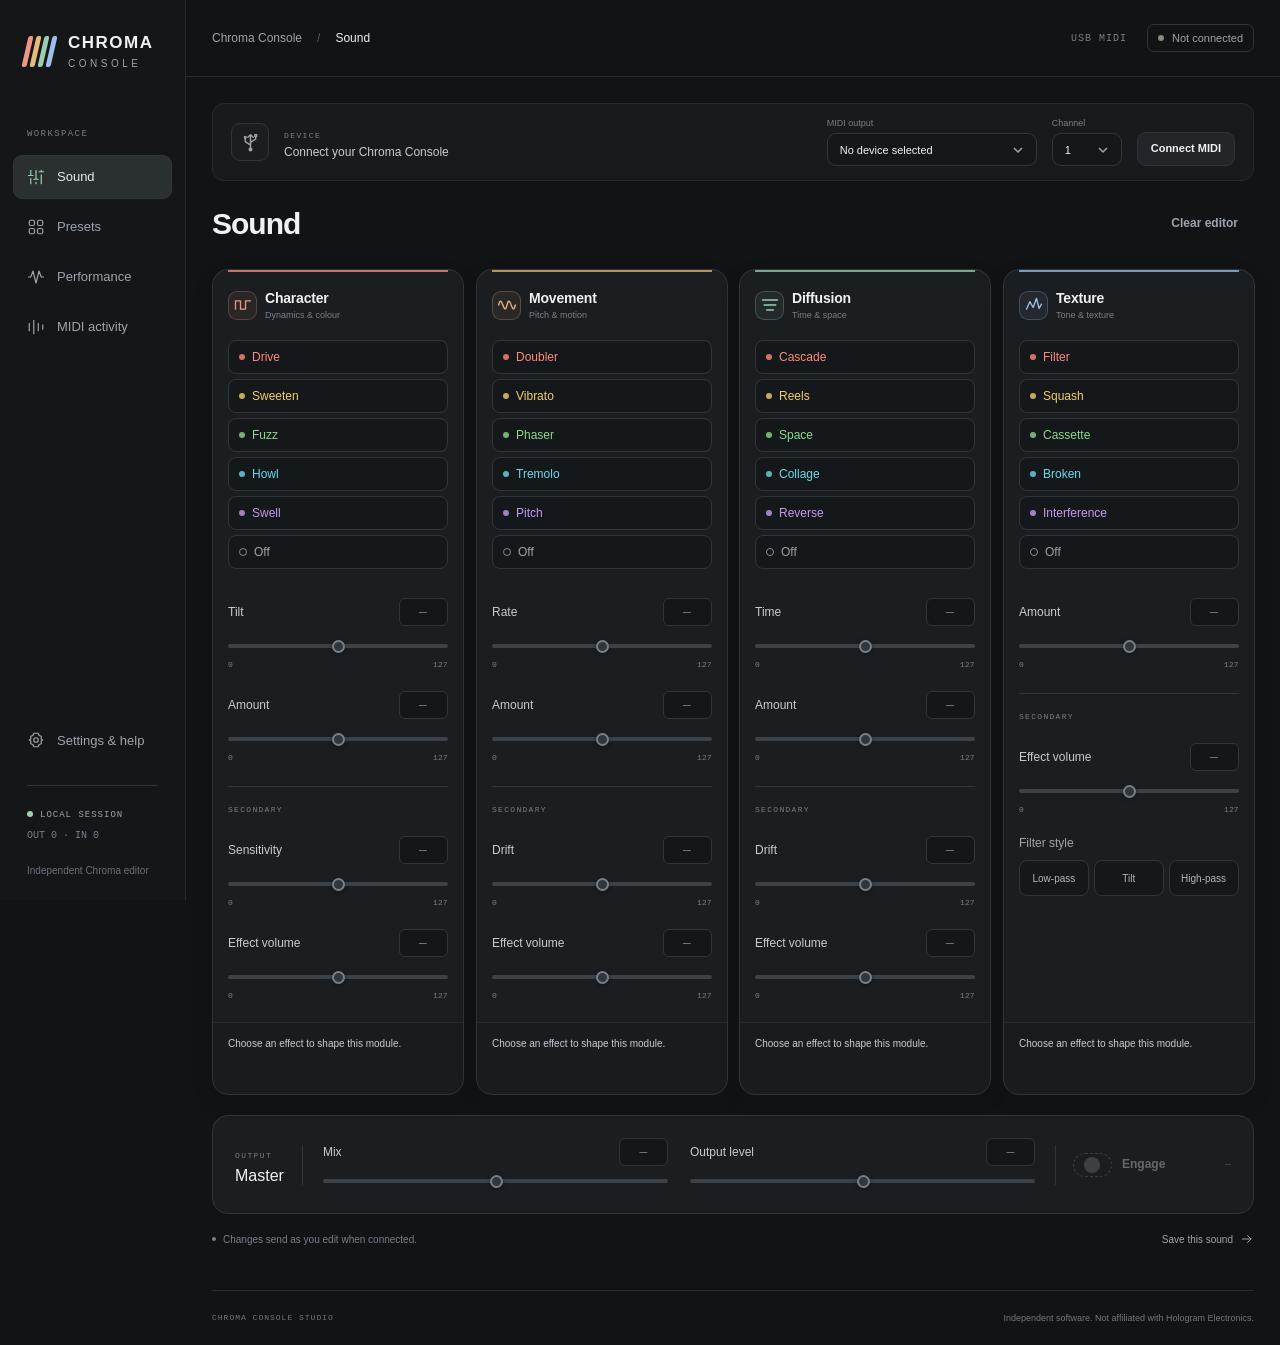
==== index.html @ 47647af2 "Add Chroma Console Studio source and release documentation" ====
<!doctype html>
<html lang="en">
<head>
  <meta charset="utf-8"><meta name="viewport" content="width=device-width, initial-scale=1">
  <meta name="theme-color" content="#111315"><title>Chroma Console · Studio</title>
  <link rel="icon" href="data:image/svg+xml,%3Csvg xmlns='http://www.w3.org/2000/svg' viewBox='0 0 64 64'%3E%3Crect width='64' height='64' rx='16' fill='%23111315'/%3E%3Cpath d='M12 19v26' stroke='%23ed8b78' stroke-width='7'/%3E%3Cpath d='M25 19v26' stroke='%23e4bb72' stroke-width='7'/%3E%3Cpath d='M38 19v26' stroke='%238ec7aa' stroke-width='7'/%3E%3Cpath d='M51 19v26' stroke='%2399b9e4' stroke-width='7'/%3E%3C/svg%3E">
  <link rel="stylesheet" href="style.css"><script type="module" src="app.mjs"></script>
</head>
<body>
<svg class="svg-defs" aria-hidden="true" xmlns="http://www.w3.org/2000/svg"><defs>
  <symbol id="icon-sliders" viewBox="0 0 24 24"><path d="M5 3v7m0 4v7M12 3v12m0 4v2M19 3v2m0 4v12M2 10h6m1 5h6m1-10h6"/></symbol>
  <symbol id="icon-grid" viewBox="0 0 24 24"><rect x="3" y="3" width="7" height="7" rx="2"/><rect x="14" y="3" width="7" height="7" rx="2"/><rect x="3" y="14" width="7" height="7" rx="2"/><rect x="14" y="14" width="7" height="7" rx="2"/></symbol>
  <symbol id="icon-wave" viewBox="0 0 24 24"><path d="M2 12h3l3-8 4 16 4-16 3 8h3"/></symbol>
  <symbol id="icon-activity" viewBox="0 0 24 24"><path d="M3 17V7m6 14V3m6 14V7m6 8V9"/></symbol>
  <symbol id="icon-settings" viewBox="0 0 24 24"><path d="m9 3-1 3-3 1v4l-2 1 2 1v4l3 1 1 3h6l1-3 3-1v-4l2-1-2-1V7l-3-1-1-3Z"/><circle cx="12" cy="12" r="3"/></symbol>
  <symbol id="icon-arrow" viewBox="0 0 24 24"><path d="M4 12h15m-6-6 6 6-6 6"/></symbol>
  <symbol id="icon-usb" viewBox="0 0 24 24"><path d="M12 20V3m-3 3 3-3 3 3M12 15l-6-4V7m6 5 6-4V5"/><circle cx="12" cy="20" r="1.5"/><circle cx="6" cy="6" r="1"/><path d="M17 3h2v2h-2z"/></symbol>
  <symbol id="icon-clock" viewBox="0 0 24 24"><circle cx="12" cy="12" r="9"/><path d="M12 6v6l4 2"/></symbol>
  <symbol id="icon-plus" viewBox="0 0 24 24"><path d="M12 5v14M5 12h14"/></symbol>
</defs></svg>
<a class="skip-link" href="#main">Skip to controls</a>
<div class="app-shell">
  <aside class="sidebar">
    <a class="brand" href="#editor" aria-label="Chroma Console home"><span class="brandmark" aria-hidden="true"><i></i><i></i><i></i><i></i></span><span>CHROMA<small>CONSOLE</small></span></a>
    <div class="sidebar-section-label">WORKSPACE</div>
    <nav class="workspace-nav" aria-label="Editor sections">
      <a class="active" href="#editor" aria-label="Sound" aria-current="page"><svg aria-hidden="true"><use href="#icon-sliders"/></svg><span>Sound</span></a>
      <a href="#presets" aria-label="Presets"><svg aria-hidden="true"><use href="#icon-grid"/></svg><span>Presets</span></a>
      <a href="#performance" aria-label="Performance"><svg aria-hidden="true"><use href="#icon-wave"/></svg><span>Performance</span></a>
      <a href="#activity" aria-label="MIDI activity"><svg aria-hidden="true"><use href="#icon-activity"/></svg><span>MIDI activity</span></a>
    </nav>
    <div class="sidebar-bottom"><a class="settings-link" href="#guide" aria-label="Settings & help"><svg aria-hidden="true"><use href="#icon-settings"/></svg><span>Settings & help</span></a><div class="session-label"><span class="dot"></span>LOCAL SESSION<small id="send-count">OUT 0 · IN 0</small></div><span class="independent">Independent Chroma editor</span></div>
  </aside>
  <div class="app-body">
    <header class="topbar"><div class="breadcrumb">Chroma Console <span>/</span> <strong id="page-label">Sound</strong></div><div class="topbar-right"><span class="hero-note">USB MIDI</span><span class="connection-pill" id="connection-pill"><span id="status-dot" class="dot"></span><span id="status">Not connected</span></span></div></header>
    <div class="workspace">
      <section class="connection" aria-label="MIDI connection">
        <div class="device-icon"><svg aria-hidden="true"><use href="#icon-usb"/></svg></div>
        <div class="device-info"><span class="micro-label">DEVICE</span><strong id="connection-note">Connect your Chroma Console</strong></div>
        <label class="port-label"><span>MIDI output</span><select id="ports" aria-label="MIDI output"><option value="">No device selected</option></select></label>
        <label class="channel-label"><span>Channel</span><select id="channel" aria-label="MIDI channel"></select></label>
        <button id="connect" class="secondary-button">Connect MIDI</button>
      </section>
      <div id="notice" class="notice" role="status" aria-live="polite" hidden></div>
      <main id="main" tabindex="-1">
        <section id="editor" class="page-panel">
          <div class="section-heading"><div><h1>Sound</h1></div><div class="heading-actions"><button id="apply" class="primary-button" data-live hidden><span id="apply-label">Apply unsent edits</span> <svg aria-hidden="true"><use href="#icon-arrow"/></svg></button><button id="blank" class="quiet-button">Clear editor</button></div></div>
          <div id="modules" class="modules"></div>
          <section class="master-strip" aria-label="Master controls"><div class="master-label"><span class="micro-label">OUTPUT</span><h2>Master</h2></div><div id="master-controls" class="master-controls"></div><div class="bypass-controls"><button id="engage" class="engage-toggle" data-live aria-label="Engage pedal" aria-pressed="mixed" data-state="unknown"><span class="toggle-track" aria-hidden="true"><span></span></span><span>Engage</span><strong id="engage-label">—</strong></button></div></section>
          <div class="canvas-footer"><span><span class="tiny-dot"></span>Changes send as you edit when connected.</span><a href="#presets">Save this sound <svg aria-hidden="true"><use href="#icon-arrow"/></svg></a></div>
        </section>
        <section id="presets" class="page-panel" hidden>
          <div class="section-heading"><div><h1>PRESETS</h1><p>Pedal memories and your local library.</p></div><span class="subtle-badge">80 pedal slots</span></div>
          <div class="preset-columns">
            <article class="surface"><div class="card-heading"><div class="heading-with-icon"><svg aria-hidden="true"><use href="#icon-grid"/></svg><h2>Pedal presets</h2></div><span class="tag">ON DEVICE</span></div><p class="card-description">Select a slot to recall its sound.</p><div id="banks" class="banks" role="group" aria-label="Preset bank"></div><div id="slots" class="slots"></div><div class="slot-footer"><span id="selected-slot">No slot recalled</span><div><button id="previous" data-live aria-label="Recall previous preset">←</button><button id="next" data-live aria-label="Recall next preset">→</button></div></div><details class="inline-details"><summary>Save into a pedal slot</summary><p>After sending your edits, briefly press the pedal’s <b>Movement + Diffusion</b> buttons to copy the sound. Select a destination with the Amount knobs or footswitches, then press both module buttons again to save. This overwrites the slot. Hold Bypass to cancel.</p><p>Remote slot saving and preset downloads are not supported by the published MIDI interface.</p></details></article>
            <article class="surface library"><div class="card-heading"><h2>Local library</h2><span id="library-total" class="tag">0 SOUNDS</span></div><p class="card-description">Saved on this Mac. Load a sound to review and apply it.</p><input id="library-search" type="search" aria-label="Search local presets" placeholder="Search sounds…"><div id="library-list"></div><button id="undo-remove" class="quiet-button" hidden>Undo removal</button><details class="save-panel" open><summary>Save current sound</summary><label for="preset-name">Name</label><input id="preset-name" maxlength="80" placeholder="Untitled sound"><label for="preset-notes">Notes <span class="muted">optional</span></label><textarea id="preset-notes" rows="2" maxlength="2000" placeholder="Routing, instrument, inspiration…"></textarea><button id="save" class="primary-button wide"><svg aria-hidden="true"><use href="#icon-plus"/></svg>Save preset</button></details><div class="library-tools"><button id="export" class="quiet-button">Export library ↓</button><label class="button quiet-button" for="import">Import library ↑</label><input id="import" type="file" accept="application/json,.json" hidden></div><small>Local presets contain your editor settings. Export to keep a backup.</small></article>
          </div>
        </section>
        <section id="performance" class="page-panel" hidden>
          <div class="section-heading"><div><h1>Performance</h1><p>Tempo, loops and motion.</p></div></div>
          <div class="performance-grid">
            <article class="surface tempo-card"><div class="performance-icon"><svg aria-hidden="true"><use href="#icon-clock"/></svg></div><h2>Tap tempo</h2><p>Tap at least twice to set the tempo.</p><button id="tap" class="tap" data-live><span class="tap-ring" aria-hidden="true"></span><span>TAP</span></button><div id="tap-readout" class="tempo-readout" aria-live="polite"></div><p class="fine">Tap sets tempo. Use your DAW for continuous MIDI clock.</p></article>
            <article class="surface"><div class="performance-icon"><svg aria-hidden="true"><use href="#icon-wave"/></svg></div><h2>Capture</h2><p>Loop a phrase or sustain a moment.</p><div class="transport-controls"><button data-action="82:127" data-live><span class="record-symbol" aria-hidden="true"></span>Record</button><button data-action="82:64" data-live><span aria-hidden="true">▷</span>Play</button><button data-action="82:0" data-live><span aria-hidden="true">□</span>Clear</button></div><label class="field-label">Capture position<select id="capture-route" data-cc="83"><option value="">Select position…</option><option value="0">After effects</option><option value="127">Before effects</option></select></label><small>Clear stops playback and discards the captured audio.</small></article>
            <article class="surface"><div class="performance-icon"><svg aria-hidden="true"><use href="#icon-activity"/></svg></div><h2>Gesture</h2><p>Record movement in your sound.</p><div class="transport-controls"><button data-action="80:127" data-live><span class="record-symbol" aria-hidden="true"></span>Record</button><button data-action="80:0" data-live><span aria-hidden="true">▷</span>Play</button><button data-action="81:0" data-live><span aria-hidden="true">□</span>Erase</button></div><div class="gesture-visual" aria-hidden="true"><svg viewBox="0 0 280 80"><path d="M0 50C30 50 20 18 48 18S70 64 92 64s20-35 44-35 23 23 46 23 24-38 47-38 20 28 51 28"/></svg></div><small>Erase stops and deletes recorded gestures. Recordings stay on the pedal and are not included in local presets.</small></article>
          </div>
          <details class="advanced surface"><summary>Advanced controls <span>Dual bypass, calibration & module bypass</span></summary><div class="advanced-grid"><div><h2>Dual bypass</h2><p>Uses the module group configured on the pedal.</p><div class="button-group wrap"><button data-action="92:0" data-live>Total bypass</button><button data-action="92:48" data-live>Dual bypass</button><button data-action="92:127" data-live>Total engage</button></div></div><div><h2>Input calibration</h2><p>Global headroom setting, remembered by the pedal.</p><label>Headroom<select id="calibration" data-live><option value="">Choose a level…</option><option value="0">Low</option><option value="48">Medium</option><option value="80">High</option><option value="127">Very high</option></select></label><div class="button-group"><button data-action="95:127" data-live>Enter calibration</button><button data-action="95:0" data-live>Exit</button></div></div><div><h2>Module bypass</h2><p>Dedicated bypass requires existing firmware v1.04 or later.</p><label class="check"><input type="checkbox" id="modern-bypass"> Show module bypass controls</label><small>Selecting Off in any effect list works without this option. No firmware checks or updates are performed.</small></div></div></details>
        </section>
        <section id="activity" class="page-panel" hidden>
          <div class="section-heading"><div><h1>MIDI activity</h1><p>Control changes, clearly separated from background clock.</p></div><button id="clear-log" class="quiet-button">Clear log</button></div>
          <div class="activity-stats"><div class="stat-card"><span>Controls sent</span><strong id="sent-total">0</strong><small>Editor → pedal</small></div><div class="stat-card"><span>Controls received</span><strong id="received-total">0</strong><small>Pedal → editor</small></div><div class="stat-card clock-card"><span>Background clock</span><strong id="clock-state">Not detected</strong><small>Excluded from control activity</small></div></div>
          <div class="surface activity-surface"><div class="activity-toolbar"><div class="segmented" role="group" aria-label="Log direction"><button class="selected" data-log-filter="all" aria-pressed="true">All</button><button data-log-filter="out" aria-pressed="false">Sent</button><button data-log-filter="in" aria-pressed="false">Received</button></div><span id="monitor-count">0 control messages</span></div><div class="log-head" aria-hidden="true"><span>TIME</span><span>DIRECTION</span><span>CONTROL</span><span>VALUE</span><span>CHANNEL</span></div><div id="log" aria-label="MIDI control history"><div class="log-empty">No control activity yet.</div></div></div>
          <div class="clock-explanation"><svg aria-hidden="true"><use href="#icon-clock"/></svg><p>Chroma Console sends MIDI clock even when you’re not playing. These timing messages don’t change your sound. The editor listens to them; it does not send a clock stream.</p></div>
          <details id="clock-details" class="surface diagnostics"><summary>Connection diagnostics</summary><div class="diagnostic-row"><span>MIDI input</span><strong id="input-status">Not connected</strong></div><div class="diagnostic-row"><span>Background clock messages received</span><strong id="clock-count">0</strong></div><div class="diagnostic-row"><span>Other / ignored messages</span><strong id="ignored-count">0</strong></div><div class="diagnostic-row"><span>System Exclusive</span><strong>Disabled</strong></div><a href="tests/" target="_blank" rel="noreferrer">Open protocol tests ↗</a></details>
        </section>
        <section id="guide" class="page-panel" hidden>
          <div class="section-heading"><div><h1>Settings & help</h1><p>Your connection, controls and saved sounds.</p></div></div>
          <div class="help-grid"><article class="surface"><h2>Connect your pedal</h2><ol><li>Power Chroma Console normally and connect its USB cable to your Mac.</li><li>Use Chrome or Edge. Select <b>Connect MIDI</b> and allow MIDI access.</li><li>Match the MIDI channel to the pedal. The default is channel 1. Live control starts automatically.</li></ol><p>If it doesn’t respond, check the channel and exit any pedal menus. USB carries MIDI control; sound stays on the pedal’s audio connections.</p><a class="inline-link" href="https://www.hologramelectronics.com/pages/chroma-console-manual" target="_blank" rel="noreferrer">Official Chroma Console manual ↗</a></article><article class="surface"><h2>Editor & pedal state</h2><p>The editor follows supported MIDI messages it receives. Our test confirmed that the pedal’s physical knob movements do not send parameter feedback, so those changes cannot be mirrored here.</p><p>Blank values have not been set or reported. The Engage toggle shows the last commanded or reported state. Preset recall clears values because the pedal does not provide a documented preset readback.</p><p>Moving a control sends that change. Loading a local preset prepares it in the editor; <b>Apply loaded preset</b> applies its saved settings. The Apply button appears only when there are unsent settings; live edits need no extra step.</p></article><article class="surface"><h2>About local presets</h2><p>A local preset contains parameter overrides, optionally based on one of your 80 pedal slots. It is not a complete backup of the pedal.</p><p>Bypass, tempo, calibration, captured audio and Gesture data are excluded. Select Off in an effect list to save a module as off. Configure module order, expression mapping and dual-bypass assignment on the pedal.</p><p>Presets are stored in this browser. Export your library to keep a backup.</p></article><article class="surface"><h2>Device access</h2><p>The editor sends only documented control-change and preset-selection messages. SysEx is disabled. No bootloader, reset, updater or firmware controls are included.</p><p>The app uses no accounts, analytics or cloud storage.</p><p>In the pedal’s default interface mode, USB MIDI is forwarded to DIN MIDI OUT. Connected devices can respond on the same channel.</p><span class="subtle-badge">Local · USB MIDI · No firmware access</span></article></div>
        </section>
        <details id="simulator-input" class="surface simulator-panel" hidden><summary>Simulator · no hardware access</summary><div class="simulator-fields"><label>Message<select id="sim-type"><option value="cc">Control change</option><option value="program">Preset change</option><option value="clock">Clock</option></select></label><label>Channel<input id="sim-channel" type="number" min="1" max="16" value="1"></label><label>CC or preset<input id="sim-number" type="number" min="0" max="127" value="64"></label><label>Value<input id="sim-value" type="number" min="0" max="127" value="96"></label><button id="sim-receive">Receive message</button><button id="sim-clock-burst">Receive 240 clock ticks</button><button id="sim-disconnect">Disconnect</button><button id="sim-reconnect">Reconnect</button></div></details>
      </main>
      <footer><span>CHROMA CONSOLE STUDIO</span><span>Independent software. Not affiliated with Hologram Electronics.</span></footer>
    </div>
  </div>
</div>
<div id="toast" role="status" aria-live="polite"></div>
</body></html>
---- style.css ----
:root{color-scheme:dark;--bg:#111315;--sidebar:#141618;--surface:#1b1e21;--surface-raised:#22262a;--surface-hover:#2a2e33;--input:#15181b;--ink:#f0f1f2;--muted:#9da4ac;--faint:#777f88;--line:#30353a;--line-soft:#262b30;--red:#ec9785;--yellow:#e1bc7d;--green:#9bceb0;--blue:#9ebfe8;--accent:#c6e0ce;--radius:16px;--mono:ui-monospace,SFMono-Regular,Menlo,Consolas,monospace;font-family:Inter,-apple-system,BlinkMacSystemFont,"Segoe UI",sans-serif;font-size:14px;color:var(--ink);background:var(--bg);font-synthesis:none;-webkit-font-smoothing:antialiased}
*{box-sizing:border-box}body{margin:0}button,input,select,textarea{font:inherit}a{color:inherit;text-decoration:none}a:hover{color:white}button,.button{appearance:none;display:inline-flex;align-items:center;justify-content:center;gap:8px;min-height:40px;padding:10px 15px;font-size:12px;font-weight:550;line-height:1.25;color:var(--ink);border:1px solid var(--line);border-radius:9px;background:var(--surface-raised);cursor:pointer;transition:background .15s,border-color .15s,box-shadow .15s}button:hover,.button:hover{background:var(--surface-hover);border-color:#555d65}button:active,.button:active{transform:translateY(1px)}button:disabled{opacity:.35;cursor:not-allowed;transform:none}button:disabled:hover{background:var(--surface-raised);border-color:var(--line)}button svg,.button svg{width:17px;height:17px}button:focus-visible,a:focus-visible,input:focus-visible,select:focus-visible,textarea:focus-visible,summary:focus-visible{outline:2px solid var(--blue);outline-offset:4px}svg{fill:none;stroke:currentColor;stroke-width:1.6;stroke-linecap:round;stroke-linejoin:round;flex-shrink:0}.svg-defs{position:absolute;width:0;height:0;overflow:hidden}.skip-link{position:fixed;top:-60px;left:16px;background:var(--ink);color:var(--bg);padding:12px;z-index:99}.skip-link:focus{top:16px}[hidden]{display:none!important}input,select,textarea{color:var(--ink);background:var(--input);border:1px solid var(--line);border-radius:9px;padding:11px 12px;max-width:100%;font-size:13px}input::placeholder,textarea::placeholder{color:var(--faint);opacity:1}select{width:100%;appearance:none;padding-right:34px;background-image:url("data:image/svg+xml,%3Csvg xmlns='http://www.w3.org/2000/svg' width='16' height='16' fill='none' stroke='%239da4ac' stroke-width='1.5'%3E%3Cpath d='m4 6 4 4 4-4'/%3E%3C/svg%3E");background-position:right 10px center;background-repeat:no-repeat}label{display:block;font-size:12px;color:var(--muted)}textarea{resize:vertical}input[type=checkbox]{accent-color:var(--green)}.primary-button{background:var(--accent);color:#15271a;border-color:var(--accent);font-weight:650;box-shadow:0 2px 8px #0002}.primary-button:hover{background:#d9eddd;border-color:#d9eddd}.primary-button:disabled,.primary-button:disabled:hover{background:var(--accent);border-color:var(--accent);color:#15271a}.secondary-button{background:var(--surface-raised)}.quiet-button{background:transparent;border-color:transparent;color:var(--muted)}.quiet-button:hover{background:var(--surface-raised);border-color:transparent;color:var(--ink)}.wide{width:100%}.muted{color:var(--faint)}.dot{display:inline-block;width:6px;height:6px;flex-shrink:0;border-radius:50%;background:var(--faint)}.micro-label,.sidebar-section-label{font:10px/1.5 var(--mono);letter-spacing:1.4px;color:var(--faint)}.app-shell{min-height:100vh;display:grid;grid-template-columns:216px minmax(0,1fr)}.sidebar{position:sticky;top:0;height:100vh;padding:33px 18px 24px;display:flex;flex-direction:column;background:var(--sidebar);border-right:1px solid var(--line-soft);z-index:20}.brand{display:flex;align-items:center;gap:14px;padding:0 12px}.brand>span:last-child{font-size:17px;font-weight:750;letter-spacing:1.5px;line-height:1.2}.brand small{display:block;font-size:10px;letter-spacing:3.5px;font-weight:450;margin-top:5px;color:var(--muted)}.brandmark{display:flex;gap:3px;transform:skew(-13deg)}.brandmark i{width:5px;height:31px;background:var(--red);border-radius:2px}.brandmark i:nth-child(2){background:var(--yellow)}.brandmark i:nth-child(3){background:var(--green)}.brandmark i:nth-child(4){background:var(--blue)}.sidebar-section-label{margin:58px 14px 13px;font-size:9px}.workspace-nav{display:flex;flex-direction:column;gap:6px}.workspace-nav a,.settings-link{display:flex;align-items:center;gap:12px;padding:13px 14px;border-radius:9px;color:var(--muted);font-size:13px;font-weight:500;transition:background .15s,color .15s}.workspace-nav svg,.settings-link svg{width:18px;height:18px}.workspace-nav a:hover,.settings-link:hover{color:var(--ink);background:#ffffff05}.workspace-nav a.active,.settings-link.active{background:#2a3030;color:#dfede2;box-shadow:inset 0 0 0 1px #c6e0ce0a}.workspace-nav a.active svg{color:var(--green)}.sidebar-bottom{margin-top:auto}.session-label{margin:23px 14px 0;padding-top:24px;border-top:1px solid var(--line);font:9px var(--mono);letter-spacing:1px;color:var(--muted)}.session-label .dot{background:var(--green);margin-right:7px}.session-label small{display:block;color:var(--faint);font-size:10px;margin-top:10px;letter-spacing:0}.independent{display:block;margin:24px 14px 0;color:#697179;font-size:10px}.app-body{min-width:0}.topbar{height:77px;padding:0 42px;display:flex;justify-content:space-between;align-items:center;border-bottom:1px solid var(--line-soft)}.breadcrumb{display:flex;align-items:center;gap:15px;font-size:12px;color:var(--muted)}.breadcrumb span{color:#535c64}.breadcrumb strong{color:var(--ink);font-weight:500}.topbar-right{display:flex;gap:20px;align-items:center}.hero-note{font:10px var(--mono);letter-spacing:1px;color:var(--faint)}.connection-pill{display:flex;align-items:center;gap:8px;padding:7px 10px;border:1px solid var(--line);border-radius:7px;font-size:11px;color:var(--muted)}.connection-pill.connected{background:#8ace9b0a;color:var(--green);border-color:#8ace9b24}.workspace{max-width:1520px;margin:0 auto;padding:26px 42px 0}.connection{display:flex;align-items:center;gap:15px;padding:14px 18px;border:1px solid var(--line-soft);border-radius:12px;background:#181b1e}.device-icon{width:38px;height:38px;border-radius:9px;display:grid;place-items:center;border:1px solid var(--line);color:var(--muted);background:var(--surface)}.device-icon svg{width:21px;height:21px}.device-info{flex:1;min-width:145px}.device-info .micro-label{font-size:8px}.device-info strong{display:block;margin-top:3px;font-weight:450;font-size:12px;color:#c6cbd0}.connection label>span{display:block;color:var(--faint);font-size:9px;margin-bottom:5px}.connection select{font-size:11px;min-height:33px;padding-top:8px;padding-bottom:8px}.port-label{width:240px}.channel-label{width:70px}.connection button{margin-top:13px;min-height:34px;padding:8px 13px;font-size:11px}.notice{font-size:11px;color:var(--faint);line-height:1.5;min-height:34px;padding:10px 2px 6px}.notice.error{color:var(--red)}main:focus{outline:none}.page-panel{animation:appear .15s ease-out}.section-heading{display:flex;justify-content:space-between;align-items:center;gap:20px;margin:22px 0 26px}.section-heading h1{font-size:30px;line-height:1.1;letter-spacing:-1px;font-weight:550;margin:0}.section-heading p{font-size:12px;color:var(--muted);margin:10px 0 0}.heading-actions{display:flex;align-items:center;gap:12px}.subtle-badge,.tag{display:inline-flex;font:9px var(--mono);line-height:1.5;letter-spacing:.7px;color:var(--muted);border:1px solid var(--line);border-radius:6px;padding:6px 9px;white-space:nowrap}.modules{display:grid;grid-template-columns:repeat(4,minmax(0,1fr));gap:16px}.module{--accent:var(--red);position:relative;display:flex;flex-direction:column;background:var(--surface);border:1px solid var(--line);border-radius:var(--radius);padding:22px 22px 0;overflow:hidden;box-shadow:0 8px 24px #00000012}.module::before{content:"";position:absolute;left:22px;right:22px;top:0;height:2px;background:var(--accent);opacity:.75}.module.movement{--accent:var(--yellow)}.module.diffusion{--accent:var(--green)}.module.texture{--accent:var(--blue)}.module-heading{display:flex;align-items:center;gap:10px;margin-bottom:20px}.module-icon{width:33px;height:33px;border:1px solid color-mix(in srgb,var(--accent) 25%,transparent);background:color-mix(in srgb,var(--accent) 7%,transparent);border-radius:9px;color:var(--accent);display:grid;place-items:center}.module-icon svg{width:20px;height:20px}.module-heading h2{font-size:16px;margin:0;font-weight:550;letter-spacing:-.2px}.module-heading small{display:block;font-size:10px;color:var(--faint);margin-top:4px}.effect-select option{color:var(--ink);background:var(--input)}.control{margin-top:22px;min-width:0}.control-head{display:flex;align-items:center;justify-content:space-between;gap:10px;margin-bottom:10px}.control-head label{font-size:12px;color:#c6ccd2}.control-head input{font:13px var(--mono);width:49px;min-height:28px;text-align:center;padding:5px 3px;border:1px solid var(--line);border-radius:6px;background:#141719;color:var(--accent,var(--ink))}.control-head input::-webkit-inner-spin-button{appearance:none}.control input[type=range]{appearance:none;display:block;width:100%;height:20px;padding:0;border:0;cursor:pointer;margin:0;background:transparent;--track:linear-gradient(to right,var(--accent,var(--green)) 0%,var(--accent,var(--green)) var(--progress,50%),#3b4248 var(--progress,50%),#3b4248 100%)}.control input[type=range]::-webkit-slider-runnable-track{height:4px;background:var(--track);border-radius:8px}.control input[type=range]::-webkit-slider-thumb{appearance:none;width:13px;height:13px;border:2px solid var(--accent,var(--green));border-radius:50%;background:#1b2221;margin-top:-4.5px;box-shadow:0 1px 4px #0006}.control input[type=range]:hover::-webkit-slider-thumb{background:var(--accent,var(--green));box-shadow:0 0 0 4px color-mix(in srgb,var(--accent,var(--green)) 15%,transparent)}.control input[type=range]::-moz-range-track{height:4px;background:var(--track);border-radius:8px}.control input[type=range]::-moz-range-thumb{width:11px;height:11px;border:2px solid var(--accent,var(--green));border-radius:50%;background:#1b2221}.control.unknown input[type=range]{--track:#3b4248}.control.unknown input[type=range]::-webkit-slider-thumb{border-color:#778089;background:#30373c}.control-meta{display:flex;justify-content:space-between;font:8px var(--mono);color:var(--faint);margin-top:4px}.secondary-divider{border-top:1px solid var(--line);margin-top:24px;padding-top:18px;font:8px var(--mono);letter-spacing:1.3px;color:var(--faint)}.module-hint{font-size:10px;line-height:1.6;color:#c6cdd4;text-shadow:0 0 9px #dae5f226;min-height:63px;margin:22px -22px 0;padding:13px 22px;background:#00000012;border-top:1px solid var(--line-soft)}.module-bypass{display:flex;gap:6px;margin:0 -22px;padding:12px 22px;background:#00000012}.module-bypass button{font-size:10px;padding:7px;min-height:30px;flex:1}.module-bypass button.selected{border-color:var(--accent);color:var(--accent)}.module.texture .module-hint{margin-top:auto}.module.texture>label.control{margin-bottom:22px}.module.texture>label.control select{font-size:11px}.master-strip{display:flex;align-items:center;gap:28px;margin-top:20px;padding:23px 26px;background:var(--surface);border:1px solid var(--line);border-radius:var(--radius)}.master-label{padding-right:22px;border-right:1px solid var(--line)}.master-label h2{font-size:16px;font-weight:500;margin:5px 0 0}.master-label .micro-label{font-size:8px}.master-controls{display:flex;gap:35px;flex:1}.master-controls .control{margin:0;flex:1}.master-controls .control-meta{display:none}.master-controls .control-head{margin-bottom:5px}.bypass-controls{border-left:1px solid var(--line);padding-left:26px;margin-left:10px}.engage-toggle{display:flex;gap:11px;width:157px;border:0;background:transparent;padding:8px 0;min-height:40px}.engage-toggle:hover{background:transparent}.toggle-track{width:37px;height:22px;border-radius:20px;background:#454d55;position:relative;transition:background .15s;flex-shrink:0}.toggle-track span{position:absolute;top:3px;left:3px;width:16px;height:16px;border-radius:50%;background:#d8dde0;transition:transform .15s}.engage-toggle strong{margin-left:auto;font:10px var(--mono);color:var(--muted)}.engage-toggle[data-state=on] .toggle-track{background:var(--green)}.engage-toggle[data-state=on] .toggle-track span{transform:translateX(15px);background:#1a3023}.engage-toggle[data-state=on] strong{color:var(--green)}.engage-toggle[data-state=unknown] .toggle-track{background:transparent;outline:1px dashed var(--faint)}.engage-toggle[data-state=unknown] .toggle-track span{background:var(--faint);transform:translateX(7px)}.canvas-footer{display:flex;justify-content:space-between;align-items:center;margin-top:18px;font-size:10px;color:var(--faint)}.canvas-footer>span{display:flex;align-items:center;gap:7px}.tiny-dot{width:4px;height:4px;border-radius:50%;background:var(--faint)}.canvas-footer a{color:var(--muted);display:flex;align-items:center;gap:7px}.canvas-footer svg{width:14px;height:14px}.surface{padding:26px;background:var(--surface);border:1px solid var(--line);border-radius:var(--radius)}.surface h2{font-size:17px;font-weight:550;letter-spacing:-.25px;margin:0}.surface p{font-size:12px;line-height:1.75;color:var(--muted);margin:12px 0 18px}.surface small{font-size:10px;line-height:1.7;color:var(--faint)}.card-heading{display:flex;justify-content:space-between;align-items:center;gap:16px}.heading-with-icon{display:flex;gap:10px;align-items:center}.heading-with-icon svg{width:19px;height:19px;color:var(--muted)}.surface p.card-description{font-size:11px;margin:12px 0 24px}.preset-columns{display:grid;grid-template-columns:1.05fr 1fr;gap:22px;align-items:start}.banks{display:flex;gap:4px;background:var(--input);padding:4px;border:1px solid var(--line);border-radius:10px}.banks button{flex:1;border:1px solid transparent;background:transparent;color:var(--muted);font:10px var(--mono);min-height:34px}.banks button.selected{background:var(--surface-hover);border-color:#444d53;color:var(--ink)}.slots{display:grid;grid-template-columns:repeat(5,1fr);gap:9px;margin-top:19px}.slots button{min-height:63px;background:#22262a;font:14px var(--mono);color:#b2bbc4;border-color:var(--line)}.slots button:hover{background:#30373d;color:var(--ink)}.slots button.selected{background:#2c3a30;border-color:#81a88e;color:#cce5d2;box-shadow:inset 0 0 0 1px #81a88e20}.slot-footer{display:flex;justify-content:space-between;align-items:center;margin:18px 0 24px;font:10px var(--mono);color:var(--muted)}.slot-footer>div{display:flex;gap:6px}.slot-footer button{min-height:30px;width:34px;padding:5px}.inline-details{border-top:1px solid var(--line);padding-top:16px}summary{cursor:pointer;font-size:12px;font-weight:550;line-height:1.6;color:#c8cdd3;list-style:none;display:flex;align-items:center;gap:12px}summary::-webkit-details-marker{display:none}summary::after{content:'+';font-size:17px;font-weight:400;color:var(--faint);margin-left:auto}details[open]>summary::after{content:'−'}details p:last-child{margin-bottom:0}.library>input[type=search]{width:100%;margin-bottom:6px;background:var(--input)}#library-list{max-height:290px;overflow:auto}.library-empty{padding:32px 12px;text-align:center;color:var(--faint);font-size:12px;border:1px dashed var(--line);border-radius:10px;margin:12px 0}.library-item{display:flex;align-items:center;gap:9px;padding:16px 0;border-bottom:1px solid var(--line-soft)}.library-item>div{flex:1;min-width:0}.library-item strong{font-size:12px;font-weight:500;display:block;overflow-wrap:anywhere}.library-item small{display:block;font-size:10px;margin-top:6px;color:var(--faint)}.library-item button{min-height:30px;padding:7px 12px;font-size:11px}.library-item .remove{min-height:29px;width:25px;padding:0;color:var(--faint);border-color:transparent;background:transparent;font-size:18px}.library-item .remove:hover{color:var(--red);background:#ec978512}.save-panel{margin-top:22px;padding:19px;border:1px solid var(--line);border-radius:10px;background:#15181b}.save-panel label{margin-top:17px;margin-bottom:7px;font-size:11px}.save-panel label .muted{font-size:10px;margin-left:5px}.save-panel input,.save-panel textarea{width:100%;background:var(--surface)}.save-panel .primary-button{margin-top:16px}.library-tools{display:flex;gap:14px;margin:17px 0 6px}.library-tools .button{font-size:10px;padding:6px 0;min-height:30px}.performance-grid{display:grid;grid-template-columns:repeat(3,minmax(0,1fr));gap:20px}.performance-grid>.surface{min-height:336px}.performance-icon{color:var(--muted);margin-bottom:23px}.performance-icon svg{width:25px;height:25px}.performance-grid p{margin-top:10px;font-size:11px}.performance-grid h2{font-size:20px}.transport-controls{display:flex;gap:7px;margin-top:32px}.transport-controls button{flex:1;font-size:11px;padding:9px 7px;min-height:42px}.transport-controls button>span{font-size:18px;color:var(--muted)}.record-symbol{display:block;width:8px;height:8px;border-radius:50%;background:var(--red);margin-right:2px}.field-label{margin-top:34px}.field-label select{margin-top:9px}.performance-grid small{display:block;margin-top:16px}.tap{width:100%;height:84px;margin-top:23px;position:relative;border:1px solid #52605c;background:#28332d;font:16px var(--mono);letter-spacing:3px;color:var(--green);border-radius:12px}.tap:hover{background:#344239;border-color:var(--green)}.tap:active{background:#465e4e;transform:none}.tap-ring{position:absolute;inset:7px;border:1px solid #c6e0ce13;border-radius:7px;pointer-events:none}.tempo-readout{font:13px var(--mono);color:var(--green);margin-top:14px;min-height:16px}.tempo-readout:empty{display:none}.surface p.fine{font-size:10px;margin-top:18px;color:var(--faint)}.gesture-visual{height:81px;margin:20px 0 0;overflow:hidden;background:repeating-linear-gradient(0deg,transparent 0 19px,#a7b1bb08 19px 20px)}.gesture-visual svg{width:100%;height:100%;color:#748c9c;stroke-width:1.2}.advanced{margin-top:24px;padding:21px 26px}.advanced summary>span{font-weight:400;color:var(--faint);font-size:11px}.advanced-grid{display:grid;grid-template-columns:repeat(3,1fr);gap:36px;margin-top:30px}.advanced-grid h2{font-size:15px}.advanced-grid p{font-size:11px}.advanced-grid select{margin:8px 0 12px}.button-group{display:flex;gap:7px}.button-group.wrap{flex-wrap:wrap}.button-group button{font-size:10px;padding:9px;min-height:34px}.check{display:flex;align-items:center;gap:9px;line-height:1.7;margin-bottom:11px}.check input{margin:0}.activity-stats{display:grid;grid-template-columns:1fr 1fr 1.2fr;gap:18px;margin-bottom:22px}.stat-card{background:var(--surface);border:1px solid var(--line);padding:23px 25px;border-radius:14px}.stat-card>span{font-size:11px;color:var(--muted)}.stat-card strong{display:block;font:32px var(--mono);letter-spacing:-1px;margin:15px 0 10px}.stat-card small{font-size:10px;color:var(--faint)}.clock-card strong{font:19px var(--mono);letter-spacing:-.6px;margin-top:23px;margin-bottom:15px;color:var(--muted)}.clock-card strong.active{color:var(--green)}.activity-surface{padding:0;overflow:hidden}.activity-toolbar{display:flex;align-items:center;justify-content:space-between;padding:16px 22px;border-bottom:1px solid var(--line)}.segmented{display:flex;gap:4px}.segmented button{font-size:11px;background:transparent;color:var(--muted);border-color:transparent;padding:7px 13px;min-height:32px}.segmented button.selected{color:var(--ink);background:var(--surface-hover);border-color:var(--line)}#monitor-count{font:10px var(--mono);color:var(--faint)}.log-head,.log-row{display:grid;grid-template-columns:105px 95px minmax(180px,1fr) 75px 80px;align-items:center;gap:15px;padding:13px 24px}.log-head{font:8px var(--mono);color:var(--faint);letter-spacing:.8px;background:#15181b}.log-row{font-size:11px;border-top:1px solid var(--line-soft);min-height:47px}.log-row>span:first-child,.log-row>span:nth-last-child(-n+2){font:10px var(--mono);color:var(--muted)}.log-row>span:last-child{color:var(--faint)}.log-direction{font:9px var(--mono);color:var(--green);font-weight:500}.log-direction.in{color:var(--blue)}.log-name small{color:var(--faint);font:9px var(--mono);margin-left:9px}.log-empty{padding:68px 24px;color:var(--faint);font-size:12px;text-align:center}#log{max-height:390px;min-height:170px;overflow:auto}.clock-explanation{display:flex;gap:12px;align-items:flex-start;padding:20px 5px;color:var(--faint)}.clock-explanation svg{width:17px;height:17px;margin-top:2px}.clock-explanation p{font-size:11px;line-height:1.7;margin:0;max-width:750px}.diagnostics{background:transparent;padding:20px 24px}.diagnostic-row{display:flex;justify-content:space-between;gap:20px;padding:13px 0;border-bottom:1px solid var(--line-soft);font-size:11px;color:var(--muted)}.diagnostic-row:first-of-type{margin-top:17px}.diagnostic-row strong{font:11px var(--mono);text-align:right;color:#bdc5cd}.diagnostics a{display:inline-block;font-size:11px;color:var(--muted);margin-top:18px}.help-grid{display:grid;grid-template-columns:1fr 1fr;gap:22px}.help-grid h2{margin-bottom:18px}.help-grid ol{padding-left:19px;font-size:12px;line-height:1.8;color:var(--muted)}.help-grid li{padding-left:6px;margin:10px 0}.inline-link{font-size:12px;color:var(--green);display:inline-block;margin-top:8px}footer{display:flex;justify-content:space-between;gap:20px;color:#6f7880;font-size:9px;border-top:1px solid var(--line-soft);padding:22px 0;margin-top:44px}footer>span:first-child{font:8px var(--mono);letter-spacing:1px}#toast{position:fixed;bottom:26px;left:calc(50% + 108px);transform:translate(-50%,8px);padding:13px 21px;background:#313a34;border:1px solid #728a7b;color:#e5efe8;border-radius:11px;box-shadow:0 10px 40px #0006;font-size:12px;line-height:1.6;max-width:min(560px,90vw);z-index:90;opacity:0;pointer-events:none;transition:opacity .2s,transform .2s}#toast.show{opacity:1;transform:translate(-50%,0)}.simulator-panel{margin-top:24px;border-color:var(--yellow)}.simulator-fields{display:flex;gap:14px;align-items:end;flex-wrap:wrap;margin-top:18px}.simulator-fields input{display:block;width:88px;margin-top:6px}.simulator-fields select{margin-top:6px}.simulator-fields button{font-size:10px}.shell{max-width:1000px;margin:50px auto;padding:30px}.shell pre{font:12px/2 var(--mono);white-space:pre-wrap;color:var(--muted)}.shell a{color:var(--green)}@keyframes appear{from{transform:translateY(3px)}to{transform:none}}
@media(min-width:1800px){.workspace{padding-top:38px}.section-heading{margin-top:30px;margin-bottom:30px}.module{padding-top:27px}.module-heading{margin-bottom:23px}.control{margin-top:27px}.module-hint{margin-top:27px}.master-strip{margin-top:24px}}
@media(max-width:1350px){.app-shell{grid-template-columns:186px minmax(0,1fr)}.sidebar{padding-left:13px;padding-right:13px}.workspace{padding-left:26px;padding-right:26px}.topbar{padding:0 26px}.modules{gap:12px}.module{padding:20px 15px 0}.module::before{left:15px;right:15px}.module-heading{gap:8px}.module-heading h2{font-size:14px}.module-icon{width:29px;height:29px}.module-heading small{font-size:9px}.module-hint{margin-left:-15px;margin-right:-15px;padding-left:15px;padding-right:15px;min-height:72px}.module-bypass{margin-left:-15px;margin-right:-15px;padding:10px 15px}.master-strip{gap:20px;padding:22px}.master-label{padding-right:18px}.bypass-controls{padding-left:18px;margin-left:0}.master-controls{gap:22px}.port-label{width:210px}.surface{padding:22px}.transport-controls{gap:5px}.transport-controls button{font-size:10px;padding:8px 6px;gap:5px}.activity-surface{padding:0}#toast{left:calc(50% + 93px)}}
@media(max-width:1100px){.app-shell{grid-template-columns:76px minmax(0,1fr)}.sidebar{padding:28px 12px 18px;align-items:center}.brand{padding:0}.brand>span:last-child,.sidebar-section-label,.workspace-nav a span,.settings-link span,.session-label,.independent{display:none}.workspace-nav{margin-top:49px;width:100%}.workspace-nav a,.settings-link{padding:14px;justify-content:center}.workspace-nav svg,.settings-link svg{width:20px;height:20px}.sidebar-bottom{width:100%}.connection{gap:12px}.device-info{min-width:90px}.device-info strong{font-size:11px}.port-label{width:190px}.module-heading small{display:none}.module-heading{gap:7px}.module-icon{width:25px;height:25px;border:0;background:transparent}.module-icon svg{width:21px}.modules{gap:10px}.module{padding:18px 13px 0}.module-hint{margin-left:-13px;margin-right:-13px;padding:12px 13px;font-size:9px;min-height:70px}.control-head label{font-size:11px}.control-head input{font-size:12px;width:42px}.module-bypass{margin-left:-13px;margin-right:-13px;padding:10px 13px}.master-label{display:none}.master-strip{gap:20px}.master-controls{gap:24px}.bypass-controls{padding-left:20px}.performance-grid{gap:14px}.performance-grid>.surface{padding:20px 17px}.advanced-grid{gap:23px}.log-head,.log-row{grid-template-columns:85px 75px minmax(140px,1fr) 50px 55px;gap:10px;padding-left:19px;padding-right:19px}.topbar-right{gap:14px}#toast{left:calc(50% + 38px)}}
@media(max-width:860px){.modules{grid-template-columns:repeat(2,minmax(0,1fr));gap:16px}.module{padding:22px 22px 0}.module-heading h2{font-size:17px}.module-heading small{display:block}.module-icon{width:33px;height:33px;background:color-mix(in srgb,var(--accent) 7%,transparent);border:1px solid color-mix(in srgb,var(--accent) 20%,transparent)}.module-heading{gap:12px}.module-hint{margin:24px -22px 0;padding:13px 22px;font-size:10px;min-height:57px}.module-bypass{margin:0 -22px;padding:12px 22px}.control-head label{font-size:12px}.device-icon{display:none}.port-label{width:200px}.device-info strong{max-width:150px;overflow:hidden;text-overflow:ellipsis;white-space:nowrap}.connection{padding:12px}.performance-grid{grid-template-columns:1fr}.performance-grid>.surface{min-height:auto;padding:26px}.performance-icon{margin-bottom:15px}.tap{max-width:360px}.transport-controls{max-width:420px;margin-top:22px}.transport-controls button{font-size:12px}.performance-grid .field-label{max-width:420px}.gesture-visual{max-width:400px}.advanced-grid{grid-template-columns:1fr;gap:30px}.advanced summary>span{display:none}.preset-columns{grid-template-columns:1fr}.slots button{min-height:66px}.activity-stats{gap:10px}.stat-card{padding:18px}.clock-card strong{font-size:14px;line-height:1.7}.stat-card small{font-size:9px}.help-grid{grid-template-columns:1fr}.topbar-right .hero-note{display:none}.master-strip{flex-wrap:wrap}.master-controls{flex-basis:65%}.bypass-controls{border-left:0;padding-left:0;flex-basis:100%;border-top:1px solid var(--line);padding-top:12px}.engage-toggle{width:100%;justify-content:flex-start}.engage-toggle strong{margin-left:0}.breadcrumb{gap:9px}.connection-pill{font-size:10px}.control-meta{font-size:9px}}
@media(max-width:600px){.app-shell{display:block}.sidebar{position:sticky;top:0;height:auto;width:100%;padding:11px 14px;flex-direction:row;border-right:0;border-bottom:1px solid var(--line);gap:12px;backdrop-filter:blur(18px);background:#141618f2}.brandmark{gap:2px}.brandmark i{height:23px;width:4px}.workspace-nav{margin:0;flex-direction:row;justify-content:flex-end;gap:4px;flex:1;width:auto}.workspace-nav a{padding:10px}.workspace-nav svg{width:18px;height:18px}.sidebar-bottom{margin:0;width:auto}.settings-link{padding:10px}.settings-link svg{width:18px;height:18px}.topbar{height:59px;padding:0 18px}.breadcrumb{font-size:10px}.breadcrumb>strong{display:none}.breadcrumb>span{display:none}.connection-pill{padding:6px 8px;font-size:9px}.workspace{padding:18px 16px 0}.connection{flex-wrap:wrap;gap:10px 12px;padding:13px}.device-info{flex-basis:calc(100% - 110px);order:0}.device-info strong{max-width:none;font-size:11px}.connection button{order:1;margin:0;margin-left:auto;font-size:10px}.port-label{order:2;flex:1;width:auto}.channel-label{order:3;width:68px}.connection select{font-size:11px}.notice{font-size:10px;padding-top:11px;min-height:39px}.section-heading{margin:18px 0 22px;gap:12px;align-items:flex-start}.section-heading h1{font-size:25px}.section-heading p{font-size:11px;margin-top:9px;line-height:1.6}.heading-actions{flex-direction:column-reverse;gap:5px;align-items:flex-end}.heading-actions button{min-height:33px;font-size:10px;padding:8px 10px}.heading-actions .quiet-button{font-size:10px;padding:5px 0;min-height:23px}.modules{gap:12px}.module{padding:17px 14px 0;border-radius:12px}.module::before{left:14px;right:14px}.module-heading{gap:7px;margin-bottom:17px}.module-heading h2{font-size:13px}.module-heading small{display:none}.module-icon{width:21px;height:21px;border:0;background:transparent}.module-icon svg{width:18px;height:18px}.control{margin-top:19px}.control-head{gap:5px}.control-head label{font-size:10px}.control-head input{width:36px;min-height:25px;font-size:11px}.secondary-divider{font-size:7px;margin-top:21px;padding-top:16px}.module-hint{margin:21px -14px 0;padding:11px 14px;font-size:9px;min-height:78px;line-height:1.65}.module-bypass{margin:0 -14px;padding:10px 14px;flex-direction:column}.module.texture>label.control{font-size:10px}.module.texture>label.control select{font-size:10px;padding-left:7px}.master-strip{padding:19px;gap:15px;border-radius:12px}.master-controls{gap:20px}.master-controls .control-head label{font-size:11px}.canvas-footer{font-size:9px;align-items:flex-start;gap:16px;line-height:1.7}.canvas-footer>span{max-width:180px;align-items:flex-start}.tiny-dot{margin-top:6px;flex-shrink:0}.canvas-footer a{white-space:nowrap;font-size:10px}.subtle-badge{display:none}.preset-columns{gap:17px}.surface{padding:20px;border-radius:12px}.card-heading h2{font-size:16px}.slots{gap:7px}.slots button{min-height:49px;font-size:12px}.library-tools{gap:20px}.library-tools .button{font-size:10px}.save-panel{padding:15px}.performance-grid h2{font-size:20px}.performance-grid>.surface{padding:24px}.activity-stats{grid-template-columns:1fr 1fr;gap:12px}.clock-card{grid-column:1/-1;display:flex;align-items:center;gap:10px;justify-content:space-between}.clock-card strong{font-size:13px;margin:0}.clock-card small{display:none}.stat-card>span{font-size:10px}.stat-card strong{font-size:27px}.stat-card small{font-size:9px}.activity-surface{padding:0}.activity-toolbar{padding:13px 12px;gap:5px}.segmented button{font-size:10px;padding:7px 9px}#monitor-count{font-size:8px}.log-head,.log-row{grid-template-columns:57px 43px minmax(110px,1fr) 33px;gap:8px;padding:12px}.log-head>span:last-child,.log-row>span:last-child{display:none}.log-head{font-size:7px;letter-spacing:0}.log-row{font-size:10px}.log-row>span:first-child{font-size:8px}.log-direction{font-size:8px}.log-name small{display:block;margin:4px 0 0;font-size:8px}.log-row>span:nth-last-child(2){font-size:10px}.diagnostic-row{font-size:10px;flex-wrap:wrap;gap:7px}.diagnostic-row strong{font-size:10px;overflow-wrap:anywhere}.clock-explanation p{font-size:10px}.help-grid .surface p,.help-grid ol{font-size:11px}footer{margin-top:30px;flex-direction:column;gap:10px;padding:20px 0;font-size:8px}#toast{left:50%;width:max-content;max-width:90vw;font-size:11px}.shell{margin:20px auto;padding:20px}}
@media(prefers-reduced-motion:reduce){*{animation:none!important;transition:none!important}}

/* Direct effect selection: every option stays visible. */
.module{container-type:inline-size}
.effect-options{display:grid;grid-template-columns:repeat(2,minmax(0,1fr));gap:7px;margin-bottom:7px}
.effect-choice{position:relative;display:flex;align-items:center;justify-content:space-between;gap:5px;min-width:0;min-height:40px;padding:10px 11px;border:1px solid var(--line);border-radius:8px;background:var(--input);color:#afb6bd;font-size:12px;font-weight:500;cursor:pointer;transition:background .15s,border-color .15s,color .15s}
.effect-choice input{position:absolute;inset:0;opacity:0;width:100%;height:100%;margin:0;cursor:pointer}
.effect-choice:hover{background:color-mix(in srgb,var(--accent) 7%,var(--input));border-color:color-mix(in srgb,var(--accent) 38%,var(--line));color:var(--ink)}
.effect-choice:has(input:checked){background:color-mix(in srgb,var(--accent) 14%,var(--input));border-color:color-mix(in srgb,var(--accent) 72%,var(--line));color:var(--accent);box-shadow:inset 0 0 0 1px color-mix(in srgb,var(--accent) 8%,transparent)}
.choice-check{font-size:12px;font-weight:700;opacity:0;flex-shrink:0}
.effect-choice:has(input:checked) .choice-check{opacity:1}
.effect-choice:has(input:focus-visible){outline:2px solid var(--accent);outline-offset:3px}
.effect-choice:has(input:disabled){opacity:.4;cursor:not-allowed}
.effect-choice input:disabled{cursor:not-allowed}
.off-choice{color:var(--faint)}
.choice-label{display:block;font-size:12px;color:var(--muted);margin-bottom:10px}
.compact-choices{display:grid;grid-template-columns:repeat(3,minmax(0,1fr));gap:5px}
.compact-choices .effect-choice{justify-content:center;padding:9px 4px;min-height:36px;font-size:10px}
.compact-choices .choice-check{display:none}
@container (max-width:215px){.effect-options{grid-template-columns:1fr;gap:5px}.effect-choice{min-height:34px;padding:8px 10px}.compact-choices{grid-template-columns:1fr}.compact-choices .effect-choice{justify-content:space-between;padding:8px 10px}.compact-choices .choice-check{display:block}.choice-label{font-size:11px}}

/* Effect LED order follows the pedal legend (official manual, page 7). */
.effect-options>.effect-choice:nth-child(1){--accent:#ff8977}
.effect-options>.effect-choice:nth-child(2){--accent:#f4ce69}
.effect-options>.effect-choice:nth-child(3){--accent:#8bd88b}
.effect-options>.effect-choice:nth-child(4){--accent:#6dd8ea}
.effect-options>.effect-choice:nth-child(5){--accent:#c39aed}
.effect-options>.off-choice{--accent:#9da4ac}
.effect-options>.effect-choice{color:var(--accent)}
.effect-options>.effect-choice>span:first-of-type{display:flex;align-items:center;gap:7px}
.effect-options>.effect-choice>span:first-of-type::before{content:'';width:6px;height:6px;flex-shrink:0;border-radius:50%;background:var(--accent);opacity:.8}
.effect-options>.effect-choice:has(input:checked)>span:first-of-type::before{opacity:1;box-shadow:0 0 8px color-mix(in srgb,var(--accent) 40%,transparent)}
.effect-options>.off-choice>span:first-of-type::before{background:transparent;border:1px solid var(--accent)}
@container (max-width:265px){.effect-options{grid-template-columns:1fr;gap:5px}.effect-options>.effect-choice{min-height:34px;padding:8px 10px}}
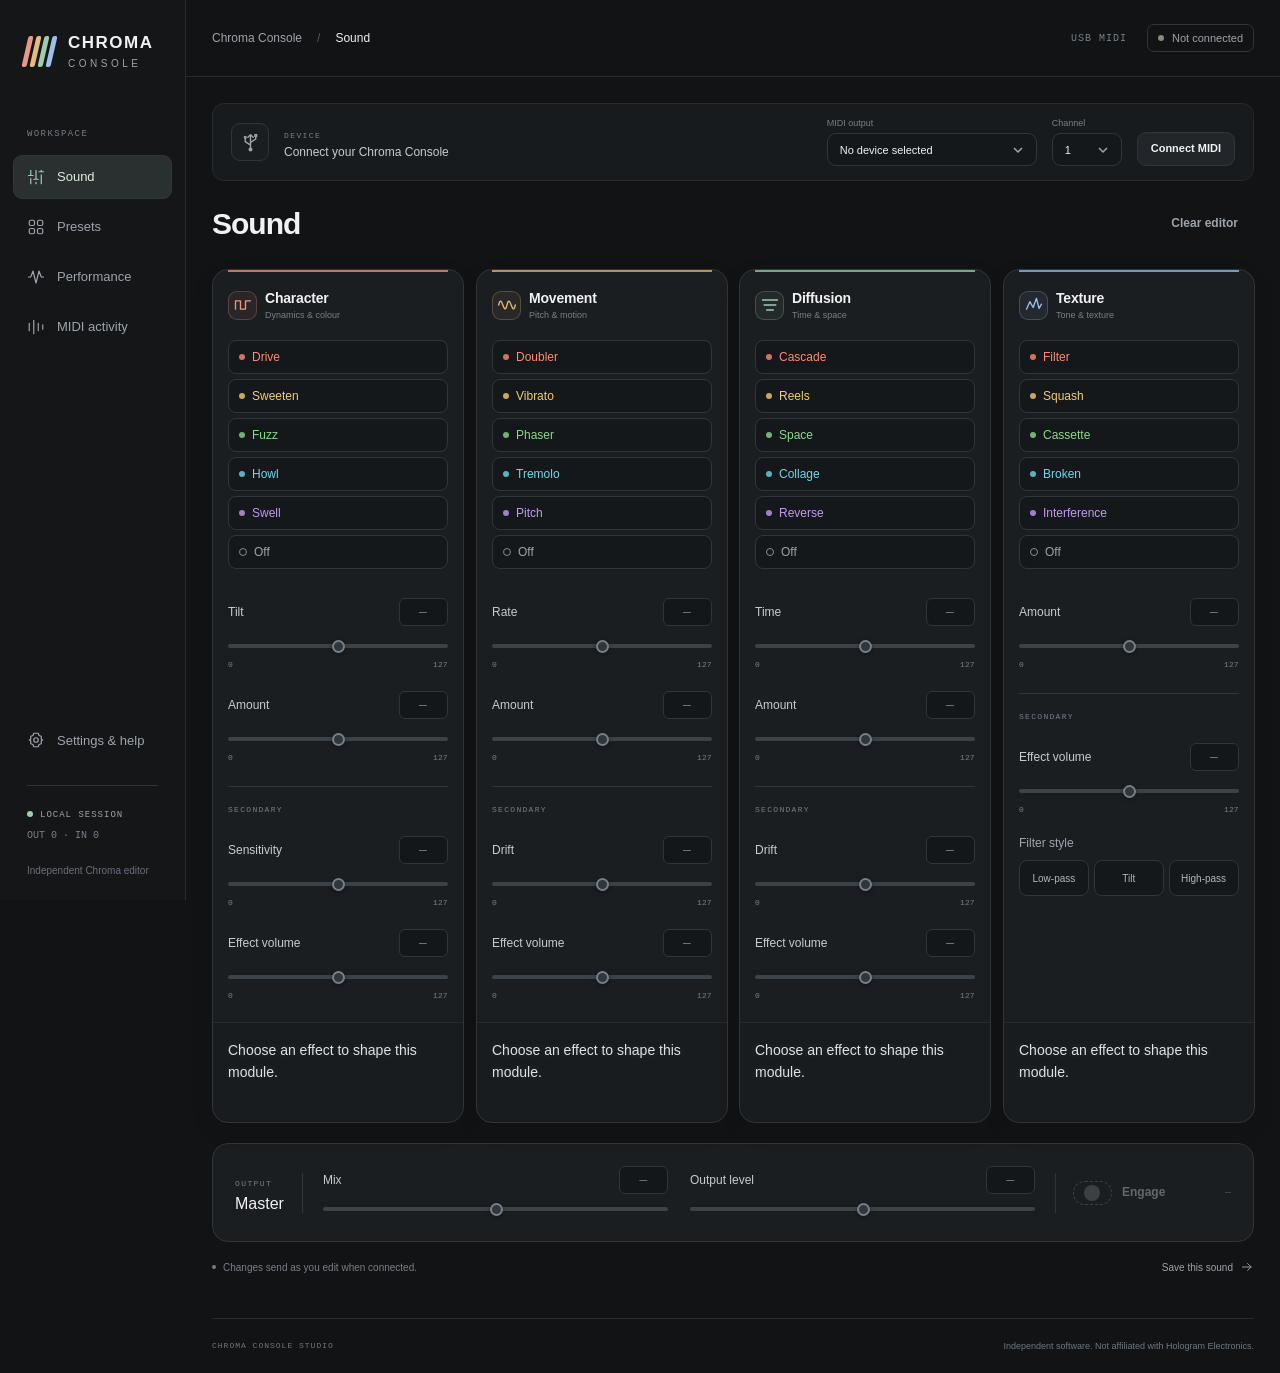
==== commit 04a02b4c: "Release beta.5 with visible version and clearer preset saving" ====
--- a/index.html
+++ b/index.html
@@ -32,7 +32,7 @@
     <div class="sidebar-bottom"><a class="settings-link" href="#guide" aria-label="Settings & help"><svg aria-hidden="true"><use href="#icon-settings"/></svg><span>Settings & help</span></a><div class="session-label"><span class="dot"></span>LOCAL SESSION<small id="send-count">OUT 0 · IN 0</small></div><span class="independent">Independent Chroma editor</span></div>
   </aside>
   <div class="app-body">
-    <header class="topbar"><div class="breadcrumb">Chroma Console <span>/</span> <strong id="page-label">Sound</strong></div><div class="topbar-right"><span class="hero-note">USB MIDI</span><span class="connection-pill" id="connection-pill"><span id="status-dot" class="dot"></span><span id="status">Not connected</span></span></div></header>
+    <header class="topbar"><div class="breadcrumb">Chroma Console <span>/</span> <strong id="page-label">Sound</strong></div><div class="topbar-right"><span id="app-version" class="app-version" hidden></span><span class="hero-note">USB MIDI</span><span class="connection-pill" id="connection-pill"><span id="status-dot" class="dot"></span><span id="status">Not connected</span></span></div></header>
     <div class="workspace">
       <section class="connection" aria-label="MIDI connection">
         <div class="device-icon"><svg aria-hidden="true"><use href="#icon-usb"/></svg></div>
@@ -50,11 +50,25 @@
           <div class="canvas-footer"><span><span class="tiny-dot"></span>Changes send as you edit when connected.</span><a href="#presets">Save this sound <svg aria-hidden="true"><use href="#icon-arrow"/></svg></a></div>
         </section>
         <section id="presets" class="page-panel" hidden>
-          <div class="section-heading"><div><h1>PRESETS</h1><p>Pedal memories and your local library.</p></div><span class="subtle-badge">80 pedal slots</span></div>
+          <div class="section-heading"><div><h1>PRESETS</h1><p>Save on your Mac. Apply to play. Save on the pedal when you want to keep it there.</p></div><span class="subtle-badge">80 pedal slots</span></div>
           <div class="preset-columns">
-            <article class="surface"><div class="card-heading"><div class="heading-with-icon"><svg aria-hidden="true"><use href="#icon-grid"/></svg><h2>Pedal presets</h2></div><span class="tag">ON DEVICE</span></div><p class="card-description">Select a slot to recall its sound.</p><div id="banks" class="banks" role="group" aria-label="Preset bank"></div><div id="slots" class="slots"></div><div class="slot-footer"><span id="selected-slot">No slot recalled</span><div><button id="previous" data-live aria-label="Recall previous preset">←</button><button id="next" data-live aria-label="Recall next preset">→</button></div></div><details class="inline-details"><summary>Save into a pedal slot</summary><p>After sending your edits, briefly press the pedal’s <b>Movement + Diffusion</b> buttons to copy the sound. Select a destination with the Amount knobs or footswitches, then press both module buttons again to save. This overwrites the slot. Hold Bypass to cancel.</p><p>Remote slot saving and preset downloads are not supported by the published MIDI interface.</p></details></article>
-            <article class="surface library"><div class="card-heading"><h2>Local library</h2><span id="library-total" class="tag">0 SOUNDS</span></div><p class="card-description">Saved on this Mac. Load a sound to review and apply it.</p><input id="library-search" type="search" aria-label="Search local presets" placeholder="Search sounds…"><div id="library-list"></div><button id="undo-remove" class="quiet-button" hidden>Undo removal</button><details class="save-panel" open><summary>Save current sound</summary><label for="preset-name">Name</label><input id="preset-name" maxlength="80" placeholder="Untitled sound"><label for="preset-notes">Notes <span class="muted">optional</span></label><textarea id="preset-notes" rows="2" maxlength="2000" placeholder="Routing, instrument, inspiration…"></textarea><button id="save" class="primary-button wide"><svg aria-hidden="true"><use href="#icon-plus"/></svg>Save preset</button></details><div class="library-tools"><button id="export" class="quiet-button">Export library ↓</button><label class="button quiet-button" for="import">Import library ↑</label><input id="import" type="file" accept="application/json,.json" hidden></div><small>Local presets contain your editor settings. Export to keep a backup.</small></article>
+            <article class="surface"><div class="card-heading"><div class="heading-with-icon"><svg aria-hidden="true"><use href="#icon-grid"/></svg><h2>Pedal presets</h2></div><span class="tag">ON DEVICE</span></div><p class="card-description">4 banks × 20 slots = 80 memories. Select a slot to recall it; this does not save your edits.</p><p class="preset-memory-note">A–D identify the four module buttons. Each bank has <b>five coloured groups of four slots</b>, shown below. In the pedal’s preset menus, the white LED bar marks the position within a group.</p><div id="banks" class="banks" role="group" aria-label="Preset bank"></div><div id="slots" class="slots"></div><div class="slot-footer"><span id="selected-slot">No slot recalled</span><div><button id="previous" data-live aria-label="Recall previous preset">←</button><button id="next" data-live aria-label="Recall next preset">→</button></div></div><button id="show-save-guide" class="quiet-button memory-guide-link">How to save on the pedal ↓</button></article>
+            <article class="surface library"><div class="card-heading"><h2>Local library</h2><span id="library-total" class="tag">0 SOUNDS</span></div><p class="card-description">Save editor settings here without using a pedal slot. Load a sound, then choose Apply loaded preset to hear it.</p><input id="library-search" type="search" aria-label="Search local presets" placeholder="Search sounds…"><div id="library-list"></div><button id="undo-remove" class="quiet-button" hidden>Undo removal</button><details class="save-panel" open><summary>Save editor settings on this Mac</summary><label for="preset-name">Name</label><input id="preset-name" maxlength="80" placeholder="Untitled sound"><label for="preset-notes">Notes <span class="muted">optional</span></label><textarea id="preset-notes" rows="2" maxlength="2000" placeholder="Routing, instrument, inspiration…"></textarea><button id="save" class="primary-button wide"><svg aria-hidden="true"><use href="#icon-plus"/></svg>Save on Mac</button></details><div class="library-tools"><button id="export" class="quiet-button">Export library ↓</button><label class="button quiet-button" for="import">Import library ↑</label><input id="import" type="file" accept="application/json,.json" hidden></div><small class="library-limit">Up to 500 sounds per library. Export JSON backups to keep additional collections.</small><details class="inline-details"><summary>What does the library save?</summary><p>It stores the settings known to the editor and an optional starting program. It cannot read a complete sound from the pedal or include recorded audio or Gestures.</p><p>If a sound is based on a user slot, keep that slot unchanged: the app recalls it before applying your saved edits. Unset controls retain the pedal’s settings. An app preset is not a standalone pedal backup.</p></details></article>
           </div>
+
+          <article id="pedal-save-guide" class="surface preset-guide" aria-labelledby="pedal-save-title">
+            <div class="card-heading"><h2 id="pedal-save-title">Save the playing sound on Chroma Console</h2><span class="tag">OPTIONAL · ON THE PEDAL</span></div>
+            <p>Sending edits changes the sound you hear. To retain it in an internal slot, complete these steps on the pedal.</p>
+            <ol class="preset-steps">
+              <li><strong>Play the sound you want to keep</strong>Live edits are already sent. For a loaded library preset or unsent edits, use Apply on the Sound page first. Finish any physical adjustments.</li>
+              <li><strong>Copy with Movement + Diffusion</strong>Briefly press and release both middle module buttons together (B + C). This copies the active sound and opens the Copy/Save menu. Do this before choosing a destination.</li>
+              <li><strong>Choose the destination on the pedal</strong>Turn the Amount knob for bank A / Character, B / Movement, C / Diffusion or D / Texture. Use the footswitches to step left or right. Match the LED colour and white bar to the slot chart above. For example, B14 is Movement bank, blue group, second bar.</li>
+              <li><strong>Press Movement + Diffusion again</strong>This replaces the chosen slot with the copied sound. Wait for the teal saving animation to finish and normal operation to return. Browsing may audition existing sounds; the copied sound is what gets saved.</li>
+            </ol>
+            <p class="guide-cancel"><b>To cancel:</b> hold the right Bypass footswitch. A red animation confirms cancellation and your copied sound returns.</p>
+            <p>The published MIDI controls can recall Chroma slots, but cannot save them. <b>Save on Mac</b> only writes to the app library.</p>
+            <a class="inline-link" href="https://www.hologramelectronics.com/pages/chroma-console-manual" target="_blank" rel="noreferrer">Official manual · Copy/Save, pages 31–33 ↗</a>
+          </article>
         </section>
         <section id="performance" class="page-panel" hidden>
           <div class="section-heading"><div><h1>Performance</h1><p>Tempo, loops and motion.</p></div></div>
--- a/style.css
+++ b/style.css
@@ -1,10 +1,10 @@
 :root{color-scheme:dark;--bg:#111315;--sidebar:#141618;--surface:#1b1e21;--surface-raised:#22262a;--surface-hover:#2a2e33;--input:#15181b;--ink:#f0f1f2;--muted:#9da4ac;--faint:#777f88;--line:#30353a;--line-soft:#262b30;--red:#ec9785;--yellow:#e1bc7d;--green:#9bceb0;--blue:#9ebfe8;--accent:#c6e0ce;--radius:16px;--mono:ui-monospace,SFMono-Regular,Menlo,Consolas,monospace;font-family:Inter,-apple-system,BlinkMacSystemFont,"Segoe UI",sans-serif;font-size:14px;color:var(--ink);background:var(--bg);font-synthesis:none;-webkit-font-smoothing:antialiased}
-*{box-sizing:border-box}body{margin:0}button,input,select,textarea{font:inherit}a{color:inherit;text-decoration:none}a:hover{color:white}button,.button{appearance:none;display:inline-flex;align-items:center;justify-content:center;gap:8px;min-height:40px;padding:10px 15px;font-size:12px;font-weight:550;line-height:1.25;color:var(--ink);border:1px solid var(--line);border-radius:9px;background:var(--surface-raised);cursor:pointer;transition:background .15s,border-color .15s,box-shadow .15s}button:hover,.button:hover{background:var(--surface-hover);border-color:#555d65}button:active,.button:active{transform:translateY(1px)}button:disabled{opacity:.35;cursor:not-allowed;transform:none}button:disabled:hover{background:var(--surface-raised);border-color:var(--line)}button svg,.button svg{width:17px;height:17px}button:focus-visible,a:focus-visible,input:focus-visible,select:focus-visible,textarea:focus-visible,summary:focus-visible{outline:2px solid var(--blue);outline-offset:4px}svg{fill:none;stroke:currentColor;stroke-width:1.6;stroke-linecap:round;stroke-linejoin:round;flex-shrink:0}.svg-defs{position:absolute;width:0;height:0;overflow:hidden}.skip-link{position:fixed;top:-60px;left:16px;background:var(--ink);color:var(--bg);padding:12px;z-index:99}.skip-link:focus{top:16px}[hidden]{display:none!important}input,select,textarea{color:var(--ink);background:var(--input);border:1px solid var(--line);border-radius:9px;padding:11px 12px;max-width:100%;font-size:13px}input::placeholder,textarea::placeholder{color:var(--faint);opacity:1}select{width:100%;appearance:none;padding-right:34px;background-image:url("data:image/svg+xml,%3Csvg xmlns='http://www.w3.org/2000/svg' width='16' height='16' fill='none' stroke='%239da4ac' stroke-width='1.5'%3E%3Cpath d='m4 6 4 4 4-4'/%3E%3C/svg%3E");background-position:right 10px center;background-repeat:no-repeat}label{display:block;font-size:12px;color:var(--muted)}textarea{resize:vertical}input[type=checkbox]{accent-color:var(--green)}.primary-button{background:var(--accent);color:#15271a;border-color:var(--accent);font-weight:650;box-shadow:0 2px 8px #0002}.primary-button:hover{background:#d9eddd;border-color:#d9eddd}.primary-button:disabled,.primary-button:disabled:hover{background:var(--accent);border-color:var(--accent);color:#15271a}.secondary-button{background:var(--surface-raised)}.quiet-button{background:transparent;border-color:transparent;color:var(--muted)}.quiet-button:hover{background:var(--surface-raised);border-color:transparent;color:var(--ink)}.wide{width:100%}.muted{color:var(--faint)}.dot{display:inline-block;width:6px;height:6px;flex-shrink:0;border-radius:50%;background:var(--faint)}.micro-label,.sidebar-section-label{font:10px/1.5 var(--mono);letter-spacing:1.4px;color:var(--faint)}.app-shell{min-height:100vh;display:grid;grid-template-columns:216px minmax(0,1fr)}.sidebar{position:sticky;top:0;height:100vh;padding:33px 18px 24px;display:flex;flex-direction:column;background:var(--sidebar);border-right:1px solid var(--line-soft);z-index:20}.brand{display:flex;align-items:center;gap:14px;padding:0 12px}.brand>span:last-child{font-size:17px;font-weight:750;letter-spacing:1.5px;line-height:1.2}.brand small{display:block;font-size:10px;letter-spacing:3.5px;font-weight:450;margin-top:5px;color:var(--muted)}.brandmark{display:flex;gap:3px;transform:skew(-13deg)}.brandmark i{width:5px;height:31px;background:var(--red);border-radius:2px}.brandmark i:nth-child(2){background:var(--yellow)}.brandmark i:nth-child(3){background:var(--green)}.brandmark i:nth-child(4){background:var(--blue)}.sidebar-section-label{margin:58px 14px 13px;font-size:9px}.workspace-nav{display:flex;flex-direction:column;gap:6px}.workspace-nav a,.settings-link{display:flex;align-items:center;gap:12px;padding:13px 14px;border-radius:9px;color:var(--muted);font-size:13px;font-weight:500;transition:background .15s,color .15s}.workspace-nav svg,.settings-link svg{width:18px;height:18px}.workspace-nav a:hover,.settings-link:hover{color:var(--ink);background:#ffffff05}.workspace-nav a.active,.settings-link.active{background:#2a3030;color:#dfede2;box-shadow:inset 0 0 0 1px #c6e0ce0a}.workspace-nav a.active svg{color:var(--green)}.sidebar-bottom{margin-top:auto}.session-label{margin:23px 14px 0;padding-top:24px;border-top:1px solid var(--line);font:9px var(--mono);letter-spacing:1px;color:var(--muted)}.session-label .dot{background:var(--green);margin-right:7px}.session-label small{display:block;color:var(--faint);font-size:10px;margin-top:10px;letter-spacing:0}.independent{display:block;margin:24px 14px 0;color:#697179;font-size:10px}.app-body{min-width:0}.topbar{height:77px;padding:0 42px;display:flex;justify-content:space-between;align-items:center;border-bottom:1px solid var(--line-soft)}.breadcrumb{display:flex;align-items:center;gap:15px;font-size:12px;color:var(--muted)}.breadcrumb span{color:#535c64}.breadcrumb strong{color:var(--ink);font-weight:500}.topbar-right{display:flex;gap:20px;align-items:center}.hero-note{font:10px var(--mono);letter-spacing:1px;color:var(--faint)}.connection-pill{display:flex;align-items:center;gap:8px;padding:7px 10px;border:1px solid var(--line);border-radius:7px;font-size:11px;color:var(--muted)}.connection-pill.connected{background:#8ace9b0a;color:var(--green);border-color:#8ace9b24}.workspace{max-width:1520px;margin:0 auto;padding:26px 42px 0}.connection{display:flex;align-items:center;gap:15px;padding:14px 18px;border:1px solid var(--line-soft);border-radius:12px;background:#181b1e}.device-icon{width:38px;height:38px;border-radius:9px;display:grid;place-items:center;border:1px solid var(--line);color:var(--muted);background:var(--surface)}.device-icon svg{width:21px;height:21px}.device-info{flex:1;min-width:145px}.device-info .micro-label{font-size:8px}.device-info strong{display:block;margin-top:3px;font-weight:450;font-size:12px;color:#c6cbd0}.connection label>span{display:block;color:var(--faint);font-size:9px;margin-bottom:5px}.connection select{font-size:11px;min-height:33px;padding-top:8px;padding-bottom:8px}.port-label{width:240px}.channel-label{width:70px}.connection button{margin-top:13px;min-height:34px;padding:8px 13px;font-size:11px}.notice{font-size:11px;color:var(--faint);line-height:1.5;min-height:34px;padding:10px 2px 6px}.notice.error{color:var(--red)}main:focus{outline:none}.page-panel{animation:appear .15s ease-out}.section-heading{display:flex;justify-content:space-between;align-items:center;gap:20px;margin:22px 0 26px}.section-heading h1{font-size:30px;line-height:1.1;letter-spacing:-1px;font-weight:550;margin:0}.section-heading p{font-size:12px;color:var(--muted);margin:10px 0 0}.heading-actions{display:flex;align-items:center;gap:12px}.subtle-badge,.tag{display:inline-flex;font:9px var(--mono);line-height:1.5;letter-spacing:.7px;color:var(--muted);border:1px solid var(--line);border-radius:6px;padding:6px 9px;white-space:nowrap}.modules{display:grid;grid-template-columns:repeat(4,minmax(0,1fr));gap:16px}.module{--accent:var(--red);position:relative;display:flex;flex-direction:column;background:var(--surface);border:1px solid var(--line);border-radius:var(--radius);padding:22px 22px 0;overflow:hidden;box-shadow:0 8px 24px #00000012}.module::before{content:"";position:absolute;left:22px;right:22px;top:0;height:2px;background:var(--accent);opacity:.75}.module.movement{--accent:var(--yellow)}.module.diffusion{--accent:var(--green)}.module.texture{--accent:var(--blue)}.module-heading{display:flex;align-items:center;gap:10px;margin-bottom:20px}.module-icon{width:33px;height:33px;border:1px solid color-mix(in srgb,var(--accent) 25%,transparent);background:color-mix(in srgb,var(--accent) 7%,transparent);border-radius:9px;color:var(--accent);display:grid;place-items:center}.module-icon svg{width:20px;height:20px}.module-heading h2{font-size:16px;margin:0;font-weight:550;letter-spacing:-.2px}.module-heading small{display:block;font-size:10px;color:var(--faint);margin-top:4px}.effect-select option{color:var(--ink);background:var(--input)}.control{margin-top:22px;min-width:0}.control-head{display:flex;align-items:center;justify-content:space-between;gap:10px;margin-bottom:10px}.control-head label{font-size:12px;color:#c6ccd2}.control-head input{font:13px var(--mono);width:49px;min-height:28px;text-align:center;padding:5px 3px;border:1px solid var(--line);border-radius:6px;background:#141719;color:var(--accent,var(--ink))}.control-head input::-webkit-inner-spin-button{appearance:none}.control input[type=range]{appearance:none;display:block;width:100%;height:20px;padding:0;border:0;cursor:pointer;margin:0;background:transparent;--track:linear-gradient(to right,var(--accent,var(--green)) 0%,var(--accent,var(--green)) var(--progress,50%),#3b4248 var(--progress,50%),#3b4248 100%)}.control input[type=range]::-webkit-slider-runnable-track{height:4px;background:var(--track);border-radius:8px}.control input[type=range]::-webkit-slider-thumb{appearance:none;width:13px;height:13px;border:2px solid var(--accent,var(--green));border-radius:50%;background:#1b2221;margin-top:-4.5px;box-shadow:0 1px 4px #0006}.control input[type=range]:hover::-webkit-slider-thumb{background:var(--accent,var(--green));box-shadow:0 0 0 4px color-mix(in srgb,var(--accent,var(--green)) 15%,transparent)}.control input[type=range]::-moz-range-track{height:4px;background:var(--track);border-radius:8px}.control input[type=range]::-moz-range-thumb{width:11px;height:11px;border:2px solid var(--accent,var(--green));border-radius:50%;background:#1b2221}.control.unknown input[type=range]{--track:#3b4248}.control.unknown input[type=range]::-webkit-slider-thumb{border-color:#778089;background:#30373c}.control-meta{display:flex;justify-content:space-between;font:8px var(--mono);color:var(--faint);margin-top:4px}.secondary-divider{border-top:1px solid var(--line);margin-top:24px;padding-top:18px;font:8px var(--mono);letter-spacing:1.3px;color:var(--faint)}.module-hint{font-size:10px;line-height:1.6;color:#c6cdd4;text-shadow:0 0 9px #dae5f226;min-height:63px;margin:22px -22px 0;padding:13px 22px;background:#00000012;border-top:1px solid var(--line-soft)}.module-bypass{display:flex;gap:6px;margin:0 -22px;padding:12px 22px;background:#00000012}.module-bypass button{font-size:10px;padding:7px;min-height:30px;flex:1}.module-bypass button.selected{border-color:var(--accent);color:var(--accent)}.module.texture .module-hint{margin-top:auto}.module.texture>label.control{margin-bottom:22px}.module.texture>label.control select{font-size:11px}.master-strip{display:flex;align-items:center;gap:28px;margin-top:20px;padding:23px 26px;background:var(--surface);border:1px solid var(--line);border-radius:var(--radius)}.master-label{padding-right:22px;border-right:1px solid var(--line)}.master-label h2{font-size:16px;font-weight:500;margin:5px 0 0}.master-label .micro-label{font-size:8px}.master-controls{display:flex;gap:35px;flex:1}.master-controls .control{margin:0;flex:1}.master-controls .control-meta{display:none}.master-controls .control-head{margin-bottom:5px}.bypass-controls{border-left:1px solid var(--line);padding-left:26px;margin-left:10px}.engage-toggle{display:flex;gap:11px;width:157px;border:0;background:transparent;padding:8px 0;min-height:40px}.engage-toggle:hover{background:transparent}.toggle-track{width:37px;height:22px;border-radius:20px;background:#454d55;position:relative;transition:background .15s;flex-shrink:0}.toggle-track span{position:absolute;top:3px;left:3px;width:16px;height:16px;border-radius:50%;background:#d8dde0;transition:transform .15s}.engage-toggle strong{margin-left:auto;font:10px var(--mono);color:var(--muted)}.engage-toggle[data-state=on] .toggle-track{background:var(--green)}.engage-toggle[data-state=on] .toggle-track span{transform:translateX(15px);background:#1a3023}.engage-toggle[data-state=on] strong{color:var(--green)}.engage-toggle[data-state=unknown] .toggle-track{background:transparent;outline:1px dashed var(--faint)}.engage-toggle[data-state=unknown] .toggle-track span{background:var(--faint);transform:translateX(7px)}.canvas-footer{display:flex;justify-content:space-between;align-items:center;margin-top:18px;font-size:10px;color:var(--faint)}.canvas-footer>span{display:flex;align-items:center;gap:7px}.tiny-dot{width:4px;height:4px;border-radius:50%;background:var(--faint)}.canvas-footer a{color:var(--muted);display:flex;align-items:center;gap:7px}.canvas-footer svg{width:14px;height:14px}.surface{padding:26px;background:var(--surface);border:1px solid var(--line);border-radius:var(--radius)}.surface h2{font-size:17px;font-weight:550;letter-spacing:-.25px;margin:0}.surface p{font-size:12px;line-height:1.75;color:var(--muted);margin:12px 0 18px}.surface small{font-size:10px;line-height:1.7;color:var(--faint)}.card-heading{display:flex;justify-content:space-between;align-items:center;gap:16px}.heading-with-icon{display:flex;gap:10px;align-items:center}.heading-with-icon svg{width:19px;height:19px;color:var(--muted)}.surface p.card-description{font-size:11px;margin:12px 0 24px}.preset-columns{display:grid;grid-template-columns:1.05fr 1fr;gap:22px;align-items:start}.banks{display:flex;gap:4px;background:var(--input);padding:4px;border:1px solid var(--line);border-radius:10px}.banks button{flex:1;border:1px solid transparent;background:transparent;color:var(--muted);font:10px var(--mono);min-height:34px}.banks button.selected{background:var(--surface-hover);border-color:#444d53;color:var(--ink)}.slots{display:grid;grid-template-columns:repeat(5,1fr);gap:9px;margin-top:19px}.slots button{min-height:63px;background:#22262a;font:14px var(--mono);color:#b2bbc4;border-color:var(--line)}.slots button:hover{background:#30373d;color:var(--ink)}.slots button.selected{background:#2c3a30;border-color:#81a88e;color:#cce5d2;box-shadow:inset 0 0 0 1px #81a88e20}.slot-footer{display:flex;justify-content:space-between;align-items:center;margin:18px 0 24px;font:10px var(--mono);color:var(--muted)}.slot-footer>div{display:flex;gap:6px}.slot-footer button{min-height:30px;width:34px;padding:5px}.inline-details{border-top:1px solid var(--line);padding-top:16px}summary{cursor:pointer;font-size:12px;font-weight:550;line-height:1.6;color:#c8cdd3;list-style:none;display:flex;align-items:center;gap:12px}summary::-webkit-details-marker{display:none}summary::after{content:'+';font-size:17px;font-weight:400;color:var(--faint);margin-left:auto}details[open]>summary::after{content:'−'}details p:last-child{margin-bottom:0}.library>input[type=search]{width:100%;margin-bottom:6px;background:var(--input)}#library-list{max-height:290px;overflow:auto}.library-empty{padding:32px 12px;text-align:center;color:var(--faint);font-size:12px;border:1px dashed var(--line);border-radius:10px;margin:12px 0}.library-item{display:flex;align-items:center;gap:9px;padding:16px 0;border-bottom:1px solid var(--line-soft)}.library-item>div{flex:1;min-width:0}.library-item strong{font-size:12px;font-weight:500;display:block;overflow-wrap:anywhere}.library-item small{display:block;font-size:10px;margin-top:6px;color:var(--faint)}.library-item button{min-height:30px;padding:7px 12px;font-size:11px}.library-item .remove{min-height:29px;width:25px;padding:0;color:var(--faint);border-color:transparent;background:transparent;font-size:18px}.library-item .remove:hover{color:var(--red);background:#ec978512}.save-panel{margin-top:22px;padding:19px;border:1px solid var(--line);border-radius:10px;background:#15181b}.save-panel label{margin-top:17px;margin-bottom:7px;font-size:11px}.save-panel label .muted{font-size:10px;margin-left:5px}.save-panel input,.save-panel textarea{width:100%;background:var(--surface)}.save-panel .primary-button{margin-top:16px}.library-tools{display:flex;gap:14px;margin:17px 0 6px}.library-tools .button{font-size:10px;padding:6px 0;min-height:30px}.performance-grid{display:grid;grid-template-columns:repeat(3,minmax(0,1fr));gap:20px}.performance-grid>.surface{min-height:336px}.performance-icon{color:var(--muted);margin-bottom:23px}.performance-icon svg{width:25px;height:25px}.performance-grid p{margin-top:10px;font-size:11px}.performance-grid h2{font-size:20px}.transport-controls{display:flex;gap:7px;margin-top:32px}.transport-controls button{flex:1;font-size:11px;padding:9px 7px;min-height:42px}.transport-controls button>span{font-size:18px;color:var(--muted)}.record-symbol{display:block;width:8px;height:8px;border-radius:50%;background:var(--red);margin-right:2px}.field-label{margin-top:34px}.field-label select{margin-top:9px}.performance-grid small{display:block;margin-top:16px}.tap{width:100%;height:84px;margin-top:23px;position:relative;border:1px solid #52605c;background:#28332d;font:16px var(--mono);letter-spacing:3px;color:var(--green);border-radius:12px}.tap:hover{background:#344239;border-color:var(--green)}.tap:active{background:#465e4e;transform:none}.tap-ring{position:absolute;inset:7px;border:1px solid #c6e0ce13;border-radius:7px;pointer-events:none}.tempo-readout{font:13px var(--mono);color:var(--green);margin-top:14px;min-height:16px}.tempo-readout:empty{display:none}.surface p.fine{font-size:10px;margin-top:18px;color:var(--faint)}.gesture-visual{height:81px;margin:20px 0 0;overflow:hidden;background:repeating-linear-gradient(0deg,transparent 0 19px,#a7b1bb08 19px 20px)}.gesture-visual svg{width:100%;height:100%;color:#748c9c;stroke-width:1.2}.advanced{margin-top:24px;padding:21px 26px}.advanced summary>span{font-weight:400;color:var(--faint);font-size:11px}.advanced-grid{display:grid;grid-template-columns:repeat(3,1fr);gap:36px;margin-top:30px}.advanced-grid h2{font-size:15px}.advanced-grid p{font-size:11px}.advanced-grid select{margin:8px 0 12px}.button-group{display:flex;gap:7px}.button-group.wrap{flex-wrap:wrap}.button-group button{font-size:10px;padding:9px;min-height:34px}.check{display:flex;align-items:center;gap:9px;line-height:1.7;margin-bottom:11px}.check input{margin:0}.activity-stats{display:grid;grid-template-columns:1fr 1fr 1.2fr;gap:18px;margin-bottom:22px}.stat-card{background:var(--surface);border:1px solid var(--line);padding:23px 25px;border-radius:14px}.stat-card>span{font-size:11px;color:var(--muted)}.stat-card strong{display:block;font:32px var(--mono);letter-spacing:-1px;margin:15px 0 10px}.stat-card small{font-size:10px;color:var(--faint)}.clock-card strong{font:19px var(--mono);letter-spacing:-.6px;margin-top:23px;margin-bottom:15px;color:var(--muted)}.clock-card strong.active{color:var(--green)}.activity-surface{padding:0;overflow:hidden}.activity-toolbar{display:flex;align-items:center;justify-content:space-between;padding:16px 22px;border-bottom:1px solid var(--line)}.segmented{display:flex;gap:4px}.segmented button{font-size:11px;background:transparent;color:var(--muted);border-color:transparent;padding:7px 13px;min-height:32px}.segmented button.selected{color:var(--ink);background:var(--surface-hover);border-color:var(--line)}#monitor-count{font:10px var(--mono);color:var(--faint)}.log-head,.log-row{display:grid;grid-template-columns:105px 95px minmax(180px,1fr) 75px 80px;align-items:center;gap:15px;padding:13px 24px}.log-head{font:8px var(--mono);color:var(--faint);letter-spacing:.8px;background:#15181b}.log-row{font-size:11px;border-top:1px solid var(--line-soft);min-height:47px}.log-row>span:first-child,.log-row>span:nth-last-child(-n+2){font:10px var(--mono);color:var(--muted)}.log-row>span:last-child{color:var(--faint)}.log-direction{font:9px var(--mono);color:var(--green);font-weight:500}.log-direction.in{color:var(--blue)}.log-name small{color:var(--faint);font:9px var(--mono);margin-left:9px}.log-empty{padding:68px 24px;color:var(--faint);font-size:12px;text-align:center}#log{max-height:390px;min-height:170px;overflow:auto}.clock-explanation{display:flex;gap:12px;align-items:flex-start;padding:20px 5px;color:var(--faint)}.clock-explanation svg{width:17px;height:17px;margin-top:2px}.clock-explanation p{font-size:11px;line-height:1.7;margin:0;max-width:750px}.diagnostics{background:transparent;padding:20px 24px}.diagnostic-row{display:flex;justify-content:space-between;gap:20px;padding:13px 0;border-bottom:1px solid var(--line-soft);font-size:11px;color:var(--muted)}.diagnostic-row:first-of-type{margin-top:17px}.diagnostic-row strong{font:11px var(--mono);text-align:right;color:#bdc5cd}.diagnostics a{display:inline-block;font-size:11px;color:var(--muted);margin-top:18px}.help-grid{display:grid;grid-template-columns:1fr 1fr;gap:22px}.help-grid h2{margin-bottom:18px}.help-grid ol{padding-left:19px;font-size:12px;line-height:1.8;color:var(--muted)}.help-grid li{padding-left:6px;margin:10px 0}.inline-link{font-size:12px;color:var(--green);display:inline-block;margin-top:8px}footer{display:flex;justify-content:space-between;gap:20px;color:#6f7880;font-size:9px;border-top:1px solid var(--line-soft);padding:22px 0;margin-top:44px}footer>span:first-child{font:8px var(--mono);letter-spacing:1px}#toast{position:fixed;bottom:26px;left:calc(50% + 108px);transform:translate(-50%,8px);padding:13px 21px;background:#313a34;border:1px solid #728a7b;color:#e5efe8;border-radius:11px;box-shadow:0 10px 40px #0006;font-size:12px;line-height:1.6;max-width:min(560px,90vw);z-index:90;opacity:0;pointer-events:none;transition:opacity .2s,transform .2s}#toast.show{opacity:1;transform:translate(-50%,0)}.simulator-panel{margin-top:24px;border-color:var(--yellow)}.simulator-fields{display:flex;gap:14px;align-items:end;flex-wrap:wrap;margin-top:18px}.simulator-fields input{display:block;width:88px;margin-top:6px}.simulator-fields select{margin-top:6px}.simulator-fields button{font-size:10px}.shell{max-width:1000px;margin:50px auto;padding:30px}.shell pre{font:12px/2 var(--mono);white-space:pre-wrap;color:var(--muted)}.shell a{color:var(--green)}@keyframes appear{from{transform:translateY(3px)}to{transform:none}}
+*{box-sizing:border-box}body{margin:0}button,input,select,textarea{font:inherit}a{color:inherit;text-decoration:none}a:hover{color:white}button,.button{appearance:none;display:inline-flex;align-items:center;justify-content:center;gap:8px;min-height:40px;padding:10px 15px;font-size:12px;font-weight:550;line-height:1.25;color:var(--ink);border:1px solid var(--line);border-radius:9px;background:var(--surface-raised);cursor:pointer;transition:background .15s,border-color .15s,box-shadow .15s}button:hover,.button:hover{background:var(--surface-hover);border-color:#555d65}button:active,.button:active{transform:translateY(1px)}button:disabled{opacity:.35;cursor:not-allowed;transform:none}button:disabled:hover{background:var(--surface-raised);border-color:var(--line)}button svg,.button svg{width:17px;height:17px}button:focus-visible,a:focus-visible,input:focus-visible,select:focus-visible,textarea:focus-visible,summary:focus-visible{outline:2px solid var(--blue);outline-offset:4px}svg{fill:none;stroke:currentColor;stroke-width:1.6;stroke-linecap:round;stroke-linejoin:round;flex-shrink:0}.svg-defs{position:absolute;width:0;height:0;overflow:hidden}.skip-link{position:fixed;top:-60px;left:16px;background:var(--ink);color:var(--bg);padding:12px;z-index:99}.skip-link:focus{top:16px}[hidden]{display:none!important}input,select,textarea{color:var(--ink);background:var(--input);border:1px solid var(--line);border-radius:9px;padding:11px 12px;max-width:100%;font-size:13px}input::placeholder,textarea::placeholder{color:var(--faint);opacity:1}select{width:100%;appearance:none;padding-right:34px;background-image:url("data:image/svg+xml,%3Csvg xmlns='http://www.w3.org/2000/svg' width='16' height='16' fill='none' stroke='%239da4ac' stroke-width='1.5'%3E%3Cpath d='m4 6 4 4 4-4'/%3E%3C/svg%3E");background-position:right 10px center;background-repeat:no-repeat}label{display:block;font-size:12px;color:var(--muted)}textarea{resize:vertical}input[type=checkbox]{accent-color:var(--green)}.primary-button{background:var(--accent);color:#15271a;border-color:var(--accent);font-weight:650;box-shadow:0 2px 8px #0002}.primary-button:hover{background:#d9eddd;border-color:#d9eddd}.primary-button:disabled,.primary-button:disabled:hover{background:var(--accent);border-color:var(--accent);color:#15271a}.secondary-button{background:var(--surface-raised)}.quiet-button{background:transparent;border-color:transparent;color:var(--muted)}.quiet-button:hover{background:var(--surface-raised);border-color:transparent;color:var(--ink)}.wide{width:100%}.muted{color:var(--faint)}.dot{display:inline-block;width:6px;height:6px;flex-shrink:0;border-radius:50%;background:var(--faint)}.micro-label,.sidebar-section-label{font:10px/1.5 var(--mono);letter-spacing:1.4px;color:var(--faint)}.app-shell{min-height:100vh;display:grid;grid-template-columns:216px minmax(0,1fr)}.sidebar{position:sticky;top:0;height:100vh;padding:33px 18px 24px;display:flex;flex-direction:column;background:var(--sidebar);border-right:1px solid var(--line-soft);z-index:20}.brand{display:flex;align-items:center;gap:14px;padding:0 12px}.brand>span:last-child{font-size:17px;font-weight:750;letter-spacing:1.5px;line-height:1.2}.brand small{display:block;font-size:10px;letter-spacing:3.5px;font-weight:450;margin-top:5px;color:var(--muted)}.brandmark{display:flex;gap:3px;transform:skew(-13deg)}.brandmark i{width:5px;height:31px;background:var(--red);border-radius:2px}.brandmark i:nth-child(2){background:var(--yellow)}.brandmark i:nth-child(3){background:var(--green)}.brandmark i:nth-child(4){background:var(--blue)}.sidebar-section-label{margin:58px 14px 13px;font-size:9px}.workspace-nav{display:flex;flex-direction:column;gap:6px}.workspace-nav a,.settings-link{display:flex;align-items:center;gap:12px;padding:13px 14px;border-radius:9px;color:var(--muted);font-size:13px;font-weight:500;transition:background .15s,color .15s}.workspace-nav svg,.settings-link svg{width:18px;height:18px}.workspace-nav a:hover,.settings-link:hover{color:var(--ink);background:#ffffff05}.workspace-nav a.active,.settings-link.active{background:#2a3030;color:#dfede2;box-shadow:inset 0 0 0 1px #c6e0ce0a}.workspace-nav a.active svg{color:var(--green)}.sidebar-bottom{margin-top:auto}.session-label{margin:23px 14px 0;padding-top:24px;border-top:1px solid var(--line);font:9px var(--mono);letter-spacing:1px;color:var(--muted)}.session-label .dot{background:var(--green);margin-right:7px}.session-label small{display:block;color:var(--faint);font-size:10px;margin-top:10px;letter-spacing:0}.independent{display:block;margin:24px 14px 0;color:#697179;font-size:10px}.app-body{min-width:0}.topbar{height:77px;padding:0 42px;display:flex;justify-content:space-between;align-items:center;border-bottom:1px solid var(--line-soft)}.breadcrumb{display:flex;align-items:center;gap:15px;font-size:12px;color:var(--muted)}.breadcrumb span{color:#535c64}.breadcrumb strong{color:var(--ink);font-weight:500}.topbar-right{display:flex;gap:20px;align-items:center}.hero-note{font:10px var(--mono);letter-spacing:1px;color:var(--faint)}.connection-pill{display:flex;align-items:center;gap:8px;padding:7px 10px;border:1px solid var(--line);border-radius:7px;font-size:11px;color:var(--muted)}.connection-pill.connected{background:#8ace9b0a;color:var(--green);border-color:#8ace9b24}.workspace{max-width:1520px;margin:0 auto;padding:26px 42px 0}.connection{display:flex;align-items:center;gap:15px;padding:14px 18px;border:1px solid var(--line-soft);border-radius:12px;background:#181b1e}.device-icon{width:38px;height:38px;border-radius:9px;display:grid;place-items:center;border:1px solid var(--line);color:var(--muted);background:var(--surface)}.device-icon svg{width:21px;height:21px}.device-info{flex:1;min-width:145px}.device-info .micro-label{font-size:8px}.device-info strong{display:block;margin-top:3px;font-weight:450;font-size:12px;color:#c6cbd0}.connection label>span{display:block;color:var(--faint);font-size:9px;margin-bottom:5px}.connection select{font-size:11px;min-height:33px;padding-top:8px;padding-bottom:8px}.port-label{width:240px}.channel-label{width:70px}.connection button{margin-top:13px;min-height:34px;padding:8px 13px;font-size:11px}.notice{font-size:11px;color:var(--faint);line-height:1.5;min-height:34px;padding:10px 2px 6px}.notice.error{color:var(--red)}main:focus{outline:none}.page-panel{animation:appear .15s ease-out}.section-heading{display:flex;justify-content:space-between;align-items:center;gap:20px;margin:22px 0 26px}.section-heading h1{font-size:30px;line-height:1.1;letter-spacing:-1px;font-weight:550;margin:0}.section-heading p{font-size:12px;color:var(--muted);margin:10px 0 0}.heading-actions{display:flex;align-items:center;gap:12px}.subtle-badge,.tag{display:inline-flex;font:9px var(--mono);line-height:1.5;letter-spacing:.7px;color:var(--muted);border:1px solid var(--line);border-radius:6px;padding:6px 9px;white-space:nowrap}.modules{display:grid;grid-template-columns:repeat(4,minmax(0,1fr));gap:16px}.module{--accent:var(--red);position:relative;display:flex;flex-direction:column;background:var(--surface);border:1px solid var(--line);border-radius:var(--radius);padding:22px 22px 0;overflow:hidden;box-shadow:0 8px 24px #00000012}.module::before{content:"";position:absolute;left:22px;right:22px;top:0;height:2px;background:var(--accent);opacity:.75}.module.movement{--accent:var(--yellow)}.module.diffusion{--accent:var(--green)}.module.texture{--accent:var(--blue)}.module-heading{display:flex;align-items:center;gap:10px;margin-bottom:20px}.module-icon{width:33px;height:33px;border:1px solid color-mix(in srgb,var(--accent) 25%,transparent);background:color-mix(in srgb,var(--accent) 7%,transparent);border-radius:9px;color:var(--accent);display:grid;place-items:center}.module-icon svg{width:20px;height:20px}.module-heading h2{font-size:16px;margin:0;font-weight:550;letter-spacing:-.2px}.module-heading small{display:block;font-size:10px;color:var(--faint);margin-top:4px}.effect-select option{color:var(--ink);background:var(--input)}.control{margin-top:22px;min-width:0}.control-head{display:flex;align-items:center;justify-content:space-between;gap:10px;margin-bottom:10px}.control-head label{font-size:12px;color:#c6ccd2}.control-head input{font:13px var(--mono);width:49px;min-height:28px;text-align:center;padding:5px 3px;border:1px solid var(--line);border-radius:6px;background:#141719;color:var(--accent,var(--ink))}.control-head input::-webkit-inner-spin-button{appearance:none}.control input[type=range]{appearance:none;display:block;width:100%;height:20px;padding:0;border:0;cursor:pointer;margin:0;background:transparent;--track:linear-gradient(to right,var(--accent,var(--green)) 0%,var(--accent,var(--green)) var(--progress,50%),#3b4248 var(--progress,50%),#3b4248 100%)}.control input[type=range]::-webkit-slider-runnable-track{height:4px;background:var(--track);border-radius:8px}.control input[type=range]::-webkit-slider-thumb{appearance:none;width:13px;height:13px;border:2px solid var(--accent,var(--green));border-radius:50%;background:#1b2221;margin-top:-4.5px;box-shadow:0 1px 4px #0006}.control input[type=range]:hover::-webkit-slider-thumb{background:var(--accent,var(--green));box-shadow:0 0 0 4px color-mix(in srgb,var(--accent,var(--green)) 15%,transparent)}.control input[type=range]::-moz-range-track{height:4px;background:var(--track);border-radius:8px}.control input[type=range]::-moz-range-thumb{width:11px;height:11px;border:2px solid var(--accent,var(--green));border-radius:50%;background:#1b2221}.control.unknown input[type=range]{--track:#3b4248}.control.unknown input[type=range]::-webkit-slider-thumb{border-color:#778089;background:#30373c}.control-meta{display:flex;justify-content:space-between;font:8px var(--mono);color:var(--faint);margin-top:4px}.secondary-divider{border-top:1px solid var(--line);margin-top:24px;padding-top:18px;font:8px var(--mono);letter-spacing:1.3px;color:var(--faint)}.module-hint{font-size:14px;line-height:1.6;font-weight:450;color:#dce2e8;text-shadow:0 0 9px #dae5f226;min-height:100px;margin:22px -22px 0;padding:16px 22px;background:#00000012;border-top:1px solid var(--line-soft)}.module-bypass{display:flex;gap:6px;margin:0 -22px;padding:12px 22px;background:#00000012}.module-bypass button{font-size:10px;padding:7px;min-height:30px;flex:1}.module-bypass button.selected{border-color:var(--accent);color:var(--accent)}.module.texture .module-hint{margin-top:auto}.module.texture>label.control{margin-bottom:22px}.module.texture>label.control select{font-size:11px}.master-strip{display:flex;align-items:center;gap:28px;margin-top:20px;padding:23px 26px;background:var(--surface);border:1px solid var(--line);border-radius:var(--radius)}.master-label{padding-right:22px;border-right:1px solid var(--line)}.master-label h2{font-size:16px;font-weight:500;margin:5px 0 0}.master-label .micro-label{font-size:8px}.master-controls{display:flex;gap:35px;flex:1}.master-controls .control{margin:0;flex:1}.master-controls .control-meta{display:none}.master-controls .control-head{margin-bottom:5px}.bypass-controls{border-left:1px solid var(--line);padding-left:26px;margin-left:10px}.engage-toggle{display:flex;gap:11px;width:157px;border:0;background:transparent;padding:8px 0;min-height:40px}.engage-toggle:hover{background:transparent}.toggle-track{width:37px;height:22px;border-radius:20px;background:#454d55;position:relative;transition:background .15s;flex-shrink:0}.toggle-track span{position:absolute;top:3px;left:3px;width:16px;height:16px;border-radius:50%;background:#d8dde0;transition:transform .15s}.engage-toggle strong{margin-left:auto;font:10px var(--mono);color:var(--muted)}.engage-toggle[data-state=on] .toggle-track{background:var(--green)}.engage-toggle[data-state=on] .toggle-track span{transform:translateX(15px);background:#1a3023}.engage-toggle[data-state=on] strong{color:var(--green)}.engage-toggle[data-state=unknown] .toggle-track{background:transparent;outline:1px dashed var(--faint)}.engage-toggle[data-state=unknown] .toggle-track span{background:var(--faint);transform:translateX(7px)}.canvas-footer{display:flex;justify-content:space-between;align-items:center;margin-top:18px;font-size:10px;color:var(--faint)}.canvas-footer>span{display:flex;align-items:center;gap:7px}.tiny-dot{width:4px;height:4px;border-radius:50%;background:var(--faint)}.canvas-footer a{color:var(--muted);display:flex;align-items:center;gap:7px}.canvas-footer svg{width:14px;height:14px}.surface{padding:26px;background:var(--surface);border:1px solid var(--line);border-radius:var(--radius)}.surface h2{font-size:17px;font-weight:550;letter-spacing:-.25px;margin:0}.surface p{font-size:12px;line-height:1.75;color:var(--muted);margin:12px 0 18px}.surface small{font-size:10px;line-height:1.7;color:var(--faint)}.card-heading{display:flex;justify-content:space-between;align-items:center;gap:16px}.heading-with-icon{display:flex;gap:10px;align-items:center}.heading-with-icon svg{width:19px;height:19px;color:var(--muted)}.surface p.card-description{font-size:11px;margin:12px 0 24px}.preset-columns{display:grid;grid-template-columns:1.05fr 1fr;gap:22px;align-items:start}.banks{display:flex;gap:4px;background:var(--input);padding:4px;border:1px solid var(--line);border-radius:10px}.banks button{flex:1;border:1px solid transparent;background:transparent;color:var(--muted);font:10px var(--mono);min-height:34px}.banks button.selected{background:var(--surface-hover);border-color:#444d53;color:var(--ink)}.slots{display:grid;grid-template-columns:repeat(5,1fr);gap:9px;margin-top:19px}.slots button{min-height:63px;background:#22262a;font:14px var(--mono);color:#b2bbc4;border-color:var(--line)}.slots button:hover{background:#30373d;color:var(--ink)}.slots button.selected{background:#2c3a30;border-color:#81a88e;color:#cce5d2;box-shadow:inset 0 0 0 1px #81a88e20}.slot-footer{display:flex;justify-content:space-between;align-items:center;margin:18px 0 24px;font:10px var(--mono);color:var(--muted)}.slot-footer>div{display:flex;gap:6px}.slot-footer button{min-height:30px;width:34px;padding:5px}.inline-details{border-top:1px solid var(--line);padding-top:16px}summary{cursor:pointer;font-size:12px;font-weight:550;line-height:1.6;color:#c8cdd3;list-style:none;display:flex;align-items:center;gap:12px}summary::-webkit-details-marker{display:none}summary::after{content:'+';font-size:17px;font-weight:400;color:var(--faint);margin-left:auto}details[open]>summary::after{content:'−'}details p:last-child{margin-bottom:0}.library>input[type=search]{width:100%;margin-bottom:6px;background:var(--input)}#library-list{max-height:290px;overflow:auto}.library-empty{padding:32px 12px;text-align:center;color:var(--faint);font-size:12px;border:1px dashed var(--line);border-radius:10px;margin:12px 0}.library-item{display:flex;align-items:center;gap:9px;padding:16px 0;border-bottom:1px solid var(--line-soft)}.library-item>div{flex:1;min-width:0}.library-item strong{font-size:12px;font-weight:500;display:block;overflow-wrap:anywhere}.library-item small{display:block;font-size:10px;margin-top:6px;color:var(--faint)}.library-item button{min-height:30px;padding:7px 12px;font-size:11px}.library-item .remove{min-height:29px;width:25px;padding:0;color:var(--faint);border-color:transparent;background:transparent;font-size:18px}.library-item .remove:hover{color:var(--red);background:#ec978512}.save-panel{margin-top:22px;padding:19px;border:1px solid var(--line);border-radius:10px;background:#15181b}.save-panel label{margin-top:17px;margin-bottom:7px;font-size:11px}.save-panel label .muted{font-size:10px;margin-left:5px}.save-panel input,.save-panel textarea{width:100%;background:var(--surface)}.save-panel .primary-button{margin-top:16px}.library-tools{display:flex;gap:14px;margin:17px 0 6px}.library-tools .button{font-size:10px;padding:6px 0;min-height:30px}.performance-grid{display:grid;grid-template-columns:repeat(3,minmax(0,1fr));gap:20px}.performance-grid>.surface{min-height:336px}.performance-icon{color:var(--muted);margin-bottom:23px}.performance-icon svg{width:25px;height:25px}.performance-grid p{margin-top:10px;font-size:11px}.performance-grid h2{font-size:20px}.transport-controls{display:flex;gap:7px;margin-top:32px}.transport-controls button{flex:1;font-size:11px;padding:9px 7px;min-height:42px}.transport-controls button>span{font-size:18px;color:var(--muted)}.record-symbol{display:block;width:8px;height:8px;border-radius:50%;background:var(--red);margin-right:2px}.field-label{margin-top:34px}.field-label select{margin-top:9px}.performance-grid small{display:block;margin-top:16px}.tap{width:100%;height:84px;margin-top:23px;position:relative;border:1px solid #52605c;background:#28332d;font:16px var(--mono);letter-spacing:3px;color:var(--green);border-radius:12px}.tap:hover{background:#344239;border-color:var(--green)}.tap:active{background:#465e4e;transform:none}.tap-ring{position:absolute;inset:7px;border:1px solid #c6e0ce13;border-radius:7px;pointer-events:none}.tempo-readout{font:13px var(--mono);color:var(--green);margin-top:14px;min-height:16px}.tempo-readout:empty{display:none}.surface p.fine{font-size:10px;margin-top:18px;color:var(--faint)}.gesture-visual{height:81px;margin:20px 0 0;overflow:hidden;background:repeating-linear-gradient(0deg,transparent 0 19px,#a7b1bb08 19px 20px)}.gesture-visual svg{width:100%;height:100%;color:#748c9c;stroke-width:1.2}.advanced{margin-top:24px;padding:21px 26px}.advanced summary>span{font-weight:400;color:var(--faint);font-size:11px}.advanced-grid{display:grid;grid-template-columns:repeat(3,1fr);gap:36px;margin-top:30px}.advanced-grid h2{font-size:15px}.advanced-grid p{font-size:11px}.advanced-grid select{margin:8px 0 12px}.button-group{display:flex;gap:7px}.button-group.wrap{flex-wrap:wrap}.button-group button{font-size:10px;padding:9px;min-height:34px}.check{display:flex;align-items:center;gap:9px;line-height:1.7;margin-bottom:11px}.check input{margin:0}.activity-stats{display:grid;grid-template-columns:1fr 1fr 1.2fr;gap:18px;margin-bottom:22px}.stat-card{background:var(--surface);border:1px solid var(--line);padding:23px 25px;border-radius:14px}.stat-card>span{font-size:11px;color:var(--muted)}.stat-card strong{display:block;font:32px var(--mono);letter-spacing:-1px;margin:15px 0 10px}.stat-card small{font-size:10px;color:var(--faint)}.clock-card strong{font:19px var(--mono);letter-spacing:-.6px;margin-top:23px;margin-bottom:15px;color:var(--muted)}.clock-card strong.active{color:var(--green)}.activity-surface{padding:0;overflow:hidden}.activity-toolbar{display:flex;align-items:center;justify-content:space-between;padding:16px 22px;border-bottom:1px solid var(--line)}.segmented{display:flex;gap:4px}.segmented button{font-size:11px;background:transparent;color:var(--muted);border-color:transparent;padding:7px 13px;min-height:32px}.segmented button.selected{color:var(--ink);background:var(--surface-hover);border-color:var(--line)}#monitor-count{font:10px var(--mono);color:var(--faint)}.log-head,.log-row{display:grid;grid-template-columns:105px 95px minmax(180px,1fr) 75px 80px;align-items:center;gap:15px;padding:13px 24px}.log-head{font:8px var(--mono);color:var(--faint);letter-spacing:.8px;background:#15181b}.log-row{font-size:11px;border-top:1px solid var(--line-soft);min-height:47px}.log-row>span:first-child,.log-row>span:nth-last-child(-n+2){font:10px var(--mono);color:var(--muted)}.log-row>span:last-child{color:var(--faint)}.log-direction{font:9px var(--mono);color:var(--green);font-weight:500}.log-direction.in{color:var(--blue)}.log-name small{color:var(--faint);font:9px var(--mono);margin-left:9px}.log-empty{padding:68px 24px;color:var(--faint);font-size:12px;text-align:center}#log{max-height:390px;min-height:170px;overflow:auto}.clock-explanation{display:flex;gap:12px;align-items:flex-start;padding:20px 5px;color:var(--faint)}.clock-explanation svg{width:17px;height:17px;margin-top:2px}.clock-explanation p{font-size:11px;line-height:1.7;margin:0;max-width:750px}.diagnostics{background:transparent;padding:20px 24px}.diagnostic-row{display:flex;justify-content:space-between;gap:20px;padding:13px 0;border-bottom:1px solid var(--line-soft);font-size:11px;color:var(--muted)}.diagnostic-row:first-of-type{margin-top:17px}.diagnostic-row strong{font:11px var(--mono);text-align:right;color:#bdc5cd}.diagnostics a{display:inline-block;font-size:11px;color:var(--muted);margin-top:18px}.help-grid{display:grid;grid-template-columns:1fr 1fr;gap:22px}.help-grid h2{margin-bottom:18px}.help-grid ol{padding-left:19px;font-size:12px;line-height:1.8;color:var(--muted)}.help-grid li{padding-left:6px;margin:10px 0}.inline-link{font-size:12px;color:var(--green);display:inline-block;margin-top:8px}footer{display:flex;justify-content:space-between;gap:20px;color:#6f7880;font-size:9px;border-top:1px solid var(--line-soft);padding:22px 0;margin-top:44px}footer>span:first-child{font:8px var(--mono);letter-spacing:1px}#toast{position:fixed;bottom:26px;left:calc(50% + 108px);transform:translate(-50%,8px);padding:13px 21px;background:#313a34;border:1px solid #728a7b;color:#e5efe8;border-radius:11px;box-shadow:0 10px 40px #0006;font-size:12px;line-height:1.6;max-width:min(560px,90vw);z-index:90;opacity:0;pointer-events:none;transition:opacity .2s,transform .2s}#toast.show{opacity:1;transform:translate(-50%,0)}.simulator-panel{margin-top:24px;border-color:var(--yellow)}.simulator-fields{display:flex;gap:14px;align-items:end;flex-wrap:wrap;margin-top:18px}.simulator-fields input{display:block;width:88px;margin-top:6px}.simulator-fields select{margin-top:6px}.simulator-fields button{font-size:10px}.shell{max-width:1000px;margin:50px auto;padding:30px}.shell pre{font:12px/2 var(--mono);white-space:pre-wrap;color:var(--muted)}.shell a{color:var(--green)}@keyframes appear{from{transform:translateY(3px)}to{transform:none}}
 @media(min-width:1800px){.workspace{padding-top:38px}.section-heading{margin-top:30px;margin-bottom:30px}.module{padding-top:27px}.module-heading{margin-bottom:23px}.control{margin-top:27px}.module-hint{margin-top:27px}.master-strip{margin-top:24px}}
-@media(max-width:1350px){.app-shell{grid-template-columns:186px minmax(0,1fr)}.sidebar{padding-left:13px;padding-right:13px}.workspace{padding-left:26px;padding-right:26px}.topbar{padding:0 26px}.modules{gap:12px}.module{padding:20px 15px 0}.module::before{left:15px;right:15px}.module-heading{gap:8px}.module-heading h2{font-size:14px}.module-icon{width:29px;height:29px}.module-heading small{font-size:9px}.module-hint{margin-left:-15px;margin-right:-15px;padding-left:15px;padding-right:15px;min-height:72px}.module-bypass{margin-left:-15px;margin-right:-15px;padding:10px 15px}.master-strip{gap:20px;padding:22px}.master-label{padding-right:18px}.bypass-controls{padding-left:18px;margin-left:0}.master-controls{gap:22px}.port-label{width:210px}.surface{padding:22px}.transport-controls{gap:5px}.transport-controls button{font-size:10px;padding:8px 6px;gap:5px}.activity-surface{padding:0}#toast{left:calc(50% + 93px)}}
-@media(max-width:1100px){.app-shell{grid-template-columns:76px minmax(0,1fr)}.sidebar{padding:28px 12px 18px;align-items:center}.brand{padding:0}.brand>span:last-child,.sidebar-section-label,.workspace-nav a span,.settings-link span,.session-label,.independent{display:none}.workspace-nav{margin-top:49px;width:100%}.workspace-nav a,.settings-link{padding:14px;justify-content:center}.workspace-nav svg,.settings-link svg{width:20px;height:20px}.sidebar-bottom{width:100%}.connection{gap:12px}.device-info{min-width:90px}.device-info strong{font-size:11px}.port-label{width:190px}.module-heading small{display:none}.module-heading{gap:7px}.module-icon{width:25px;height:25px;border:0;background:transparent}.module-icon svg{width:21px}.modules{gap:10px}.module{padding:18px 13px 0}.module-hint{margin-left:-13px;margin-right:-13px;padding:12px 13px;font-size:9px;min-height:70px}.control-head label{font-size:11px}.control-head input{font-size:12px;width:42px}.module-bypass{margin-left:-13px;margin-right:-13px;padding:10px 13px}.master-label{display:none}.master-strip{gap:20px}.master-controls{gap:24px}.bypass-controls{padding-left:20px}.performance-grid{gap:14px}.performance-grid>.surface{padding:20px 17px}.advanced-grid{gap:23px}.log-head,.log-row{grid-template-columns:85px 75px minmax(140px,1fr) 50px 55px;gap:10px;padding-left:19px;padding-right:19px}.topbar-right{gap:14px}#toast{left:calc(50% + 38px)}}
-@media(max-width:860px){.modules{grid-template-columns:repeat(2,minmax(0,1fr));gap:16px}.module{padding:22px 22px 0}.module-heading h2{font-size:17px}.module-heading small{display:block}.module-icon{width:33px;height:33px;background:color-mix(in srgb,var(--accent) 7%,transparent);border:1px solid color-mix(in srgb,var(--accent) 20%,transparent)}.module-heading{gap:12px}.module-hint{margin:24px -22px 0;padding:13px 22px;font-size:10px;min-height:57px}.module-bypass{margin:0 -22px;padding:12px 22px}.control-head label{font-size:12px}.device-icon{display:none}.port-label{width:200px}.device-info strong{max-width:150px;overflow:hidden;text-overflow:ellipsis;white-space:nowrap}.connection{padding:12px}.performance-grid{grid-template-columns:1fr}.performance-grid>.surface{min-height:auto;padding:26px}.performance-icon{margin-bottom:15px}.tap{max-width:360px}.transport-controls{max-width:420px;margin-top:22px}.transport-controls button{font-size:12px}.performance-grid .field-label{max-width:420px}.gesture-visual{max-width:400px}.advanced-grid{grid-template-columns:1fr;gap:30px}.advanced summary>span{display:none}.preset-columns{grid-template-columns:1fr}.slots button{min-height:66px}.activity-stats{gap:10px}.stat-card{padding:18px}.clock-card strong{font-size:14px;line-height:1.7}.stat-card small{font-size:9px}.help-grid{grid-template-columns:1fr}.topbar-right .hero-note{display:none}.master-strip{flex-wrap:wrap}.master-controls{flex-basis:65%}.bypass-controls{border-left:0;padding-left:0;flex-basis:100%;border-top:1px solid var(--line);padding-top:12px}.engage-toggle{width:100%;justify-content:flex-start}.engage-toggle strong{margin-left:0}.breadcrumb{gap:9px}.connection-pill{font-size:10px}.control-meta{font-size:9px}}
-@media(max-width:600px){.app-shell{display:block}.sidebar{position:sticky;top:0;height:auto;width:100%;padding:11px 14px;flex-direction:row;border-right:0;border-bottom:1px solid var(--line);gap:12px;backdrop-filter:blur(18px);background:#141618f2}.brandmark{gap:2px}.brandmark i{height:23px;width:4px}.workspace-nav{margin:0;flex-direction:row;justify-content:flex-end;gap:4px;flex:1;width:auto}.workspace-nav a{padding:10px}.workspace-nav svg{width:18px;height:18px}.sidebar-bottom{margin:0;width:auto}.settings-link{padding:10px}.settings-link svg{width:18px;height:18px}.topbar{height:59px;padding:0 18px}.breadcrumb{font-size:10px}.breadcrumb>strong{display:none}.breadcrumb>span{display:none}.connection-pill{padding:6px 8px;font-size:9px}.workspace{padding:18px 16px 0}.connection{flex-wrap:wrap;gap:10px 12px;padding:13px}.device-info{flex-basis:calc(100% - 110px);order:0}.device-info strong{max-width:none;font-size:11px}.connection button{order:1;margin:0;margin-left:auto;font-size:10px}.port-label{order:2;flex:1;width:auto}.channel-label{order:3;width:68px}.connection select{font-size:11px}.notice{font-size:10px;padding-top:11px;min-height:39px}.section-heading{margin:18px 0 22px;gap:12px;align-items:flex-start}.section-heading h1{font-size:25px}.section-heading p{font-size:11px;margin-top:9px;line-height:1.6}.heading-actions{flex-direction:column-reverse;gap:5px;align-items:flex-end}.heading-actions button{min-height:33px;font-size:10px;padding:8px 10px}.heading-actions .quiet-button{font-size:10px;padding:5px 0;min-height:23px}.modules{gap:12px}.module{padding:17px 14px 0;border-radius:12px}.module::before{left:14px;right:14px}.module-heading{gap:7px;margin-bottom:17px}.module-heading h2{font-size:13px}.module-heading small{display:none}.module-icon{width:21px;height:21px;border:0;background:transparent}.module-icon svg{width:18px;height:18px}.control{margin-top:19px}.control-head{gap:5px}.control-head label{font-size:10px}.control-head input{width:36px;min-height:25px;font-size:11px}.secondary-divider{font-size:7px;margin-top:21px;padding-top:16px}.module-hint{margin:21px -14px 0;padding:11px 14px;font-size:9px;min-height:78px;line-height:1.65}.module-bypass{margin:0 -14px;padding:10px 14px;flex-direction:column}.module.texture>label.control{font-size:10px}.module.texture>label.control select{font-size:10px;padding-left:7px}.master-strip{padding:19px;gap:15px;border-radius:12px}.master-controls{gap:20px}.master-controls .control-head label{font-size:11px}.canvas-footer{font-size:9px;align-items:flex-start;gap:16px;line-height:1.7}.canvas-footer>span{max-width:180px;align-items:flex-start}.tiny-dot{margin-top:6px;flex-shrink:0}.canvas-footer a{white-space:nowrap;font-size:10px}.subtle-badge{display:none}.preset-columns{gap:17px}.surface{padding:20px;border-radius:12px}.card-heading h2{font-size:16px}.slots{gap:7px}.slots button{min-height:49px;font-size:12px}.library-tools{gap:20px}.library-tools .button{font-size:10px}.save-panel{padding:15px}.performance-grid h2{font-size:20px}.performance-grid>.surface{padding:24px}.activity-stats{grid-template-columns:1fr 1fr;gap:12px}.clock-card{grid-column:1/-1;display:flex;align-items:center;gap:10px;justify-content:space-between}.clock-card strong{font-size:13px;margin:0}.clock-card small{display:none}.stat-card>span{font-size:10px}.stat-card strong{font-size:27px}.stat-card small{font-size:9px}.activity-surface{padding:0}.activity-toolbar{padding:13px 12px;gap:5px}.segmented button{font-size:10px;padding:7px 9px}#monitor-count{font-size:8px}.log-head,.log-row{grid-template-columns:57px 43px minmax(110px,1fr) 33px;gap:8px;padding:12px}.log-head>span:last-child,.log-row>span:last-child{display:none}.log-head{font-size:7px;letter-spacing:0}.log-row{font-size:10px}.log-row>span:first-child{font-size:8px}.log-direction{font-size:8px}.log-name small{display:block;margin:4px 0 0;font-size:8px}.log-row>span:nth-last-child(2){font-size:10px}.diagnostic-row{font-size:10px;flex-wrap:wrap;gap:7px}.diagnostic-row strong{font-size:10px;overflow-wrap:anywhere}.clock-explanation p{font-size:10px}.help-grid .surface p,.help-grid ol{font-size:11px}footer{margin-top:30px;flex-direction:column;gap:10px;padding:20px 0;font-size:8px}#toast{left:50%;width:max-content;max-width:90vw;font-size:11px}.shell{margin:20px auto;padding:20px}}
+@media(max-width:1350px){.app-shell{grid-template-columns:186px minmax(0,1fr)}.sidebar{padding-left:13px;padding-right:13px}.workspace{padding-left:26px;padding-right:26px}.topbar{padding:0 26px}.modules{gap:12px}.module{padding:20px 15px 0}.module::before{left:15px;right:15px}.module-heading{gap:8px}.module-heading h2{font-size:14px}.module-icon{width:29px;height:29px}.module-heading small{font-size:9px}.module-hint{margin-left:-15px;margin-right:-15px;padding-left:15px;padding-right:15px;}.module-bypass{margin-left:-15px;margin-right:-15px;padding:10px 15px}.master-strip{gap:20px;padding:22px}.master-label{padding-right:18px}.bypass-controls{padding-left:18px;margin-left:0}.master-controls{gap:22px}.port-label{width:210px}.surface{padding:22px}.transport-controls{gap:5px}.transport-controls button{font-size:10px;padding:8px 6px;gap:5px}.activity-surface{padding:0}#toast{left:calc(50% + 93px)}}
+@media(max-width:1100px){.app-shell{grid-template-columns:76px minmax(0,1fr)}.sidebar{padding:28px 12px 18px;align-items:center}.brand{padding:0}.brand>span:last-child,.sidebar-section-label,.workspace-nav a span,.settings-link span,.session-label,.independent{display:none}.workspace-nav{margin-top:49px;width:100%}.workspace-nav a,.settings-link{padding:14px;justify-content:center}.workspace-nav svg,.settings-link svg{width:20px;height:20px}.sidebar-bottom{width:100%}.connection{gap:12px}.device-info{min-width:90px}.device-info strong{font-size:11px}.port-label{width:190px}.module-heading small{display:none}.module-heading{gap:7px}.module-icon{width:25px;height:25px;border:0;background:transparent}.module-icon svg{width:21px}.modules{gap:10px}.module{padding:18px 13px 0}.module-hint{margin-left:-13px;margin-right:-13px;padding:16px 13px;}.control-head label{font-size:11px}.control-head input{font-size:12px;width:42px}.module-bypass{margin-left:-13px;margin-right:-13px;padding:10px 13px}.master-label{display:none}.master-strip{gap:20px}.master-controls{gap:24px}.bypass-controls{padding-left:20px}.performance-grid{gap:14px}.performance-grid>.surface{padding:20px 17px}.advanced-grid{gap:23px}.log-head,.log-row{grid-template-columns:85px 75px minmax(140px,1fr) 50px 55px;gap:10px;padding-left:19px;padding-right:19px}.topbar-right{gap:14px}#toast{left:calc(50% + 38px)}}
+@media(max-width:860px){.modules{grid-template-columns:repeat(2,minmax(0,1fr));gap:16px}.module{padding:22px 22px 0}.module-heading h2{font-size:17px}.module-heading small{display:block}.module-icon{width:33px;height:33px;background:color-mix(in srgb,var(--accent) 7%,transparent);border:1px solid color-mix(in srgb,var(--accent) 20%,transparent)}.module-heading{gap:12px}.module-hint{margin:24px -22px 0;padding:16px 22px;}.module-bypass{margin:0 -22px;padding:12px 22px}.control-head label{font-size:12px}.device-icon{display:none}.port-label{width:200px}.device-info strong{max-width:150px;overflow:hidden;text-overflow:ellipsis;white-space:nowrap}.connection{padding:12px}.performance-grid{grid-template-columns:1fr}.performance-grid>.surface{min-height:auto;padding:26px}.performance-icon{margin-bottom:15px}.tap{max-width:360px}.transport-controls{max-width:420px;margin-top:22px}.transport-controls button{font-size:12px}.performance-grid .field-label{max-width:420px}.gesture-visual{max-width:400px}.advanced-grid{grid-template-columns:1fr;gap:30px}.advanced summary>span{display:none}.preset-columns{grid-template-columns:1fr}.slots button{min-height:66px}.activity-stats{gap:10px}.stat-card{padding:18px}.clock-card strong{font-size:14px;line-height:1.7}.stat-card small{font-size:9px}.help-grid{grid-template-columns:1fr}.topbar-right .hero-note{display:none}.master-strip{flex-wrap:wrap}.master-controls{flex-basis:65%}.bypass-controls{border-left:0;padding-left:0;flex-basis:100%;border-top:1px solid var(--line);padding-top:12px}.engage-toggle{width:100%;justify-content:flex-start}.engage-toggle strong{margin-left:0}.breadcrumb{gap:9px}.connection-pill{font-size:10px}.control-meta{font-size:9px}}
+@media(max-width:600px){.app-shell{display:block}.sidebar{position:sticky;top:0;height:auto;width:100%;padding:11px 14px;flex-direction:row;border-right:0;border-bottom:1px solid var(--line);gap:12px;backdrop-filter:blur(18px);background:#141618f2}.brandmark{gap:2px}.brandmark i{height:23px;width:4px}.workspace-nav{margin:0;flex-direction:row;justify-content:flex-end;gap:4px;flex:1;width:auto}.workspace-nav a{padding:10px}.workspace-nav svg{width:18px;height:18px}.sidebar-bottom{margin:0;width:auto}.settings-link{padding:10px}.settings-link svg{width:18px;height:18px}.topbar{height:59px;padding:0 18px}.breadcrumb{font-size:10px}.breadcrumb>strong{display:none}.breadcrumb>span{display:none}.connection-pill{padding:6px 8px;font-size:9px}.workspace{padding:18px 16px 0}.connection{flex-wrap:wrap;gap:10px 12px;padding:13px}.device-info{flex-basis:calc(100% - 110px);order:0}.device-info strong{max-width:none;font-size:11px}.connection button{order:1;margin:0;margin-left:auto;font-size:10px}.port-label{order:2;flex:1;width:auto}.channel-label{order:3;width:68px}.connection select{font-size:11px}.notice{font-size:10px;padding-top:11px;min-height:39px}.section-heading{margin:18px 0 22px;gap:12px;align-items:flex-start}.section-heading h1{font-size:25px}.section-heading p{font-size:11px;margin-top:9px;line-height:1.6}.heading-actions{flex-direction:column-reverse;gap:5px;align-items:flex-end}.heading-actions button{min-height:33px;font-size:10px;padding:8px 10px}.heading-actions .quiet-button{font-size:10px;padding:5px 0;min-height:23px}.modules{gap:12px}.module{padding:17px 14px 0;border-radius:12px}.module::before{left:14px;right:14px}.module-heading{gap:7px;margin-bottom:17px}.module-heading h2{font-size:13px}.module-heading small{display:none}.module-icon{width:21px;height:21px;border:0;background:transparent}.module-icon svg{width:18px;height:18px}.control{margin-top:19px}.control-head{gap:5px}.control-head label{font-size:10px}.control-head input{width:36px;min-height:25px;font-size:11px}.secondary-divider{font-size:7px;margin-top:21px;padding-top:16px}.module-hint{margin:21px -14px 0;padding:16px 14px;}.module-bypass{margin:0 -14px;padding:10px 14px;flex-direction:column}.module.texture>label.control{font-size:10px}.module.texture>label.control select{font-size:10px;padding-left:7px}.master-strip{padding:19px;gap:15px;border-radius:12px}.master-controls{gap:20px}.master-controls .control-head label{font-size:11px}.canvas-footer{font-size:9px;align-items:flex-start;gap:16px;line-height:1.7}.canvas-footer>span{max-width:180px;align-items:flex-start}.tiny-dot{margin-top:6px;flex-shrink:0}.canvas-footer a{white-space:nowrap;font-size:10px}.subtle-badge{display:none}.preset-columns{gap:17px}.surface{padding:20px;border-radius:12px}.card-heading h2{font-size:16px}.slots{gap:7px}.slots button{min-height:49px;font-size:12px}.library-tools{gap:20px}.library-tools .button{font-size:10px}.save-panel{padding:15px}.performance-grid h2{font-size:20px}.performance-grid>.surface{padding:24px}.activity-stats{grid-template-columns:1fr 1fr;gap:12px}.clock-card{grid-column:1/-1;display:flex;align-items:center;gap:10px;justify-content:space-between}.clock-card strong{font-size:13px;margin:0}.clock-card small{display:none}.stat-card>span{font-size:10px}.stat-card strong{font-size:27px}.stat-card small{font-size:9px}.activity-surface{padding:0}.activity-toolbar{padding:13px 12px;gap:5px}.segmented button{font-size:10px;padding:7px 9px}#monitor-count{font-size:8px}.log-head,.log-row{grid-template-columns:57px 43px minmax(110px,1fr) 33px;gap:8px;padding:12px}.log-head>span:last-child,.log-row>span:last-child{display:none}.log-head{font-size:7px;letter-spacing:0}.log-row{font-size:10px}.log-row>span:first-child{font-size:8px}.log-direction{font-size:8px}.log-name small{display:block;margin:4px 0 0;font-size:8px}.log-row>span:nth-last-child(2){font-size:10px}.diagnostic-row{font-size:10px;flex-wrap:wrap;gap:7px}.diagnostic-row strong{font-size:10px;overflow-wrap:anywhere}.clock-explanation p{font-size:10px}.help-grid .surface p,.help-grid ol{font-size:11px}footer{margin-top:30px;flex-direction:column;gap:10px;padding:20px 0;font-size:8px}#toast{left:50%;width:max-content;max-width:90vw;font-size:11px}.shell{margin:20px auto;padding:20px}}
 @media(prefers-reduced-motion:reduce){*{animation:none!important;transition:none!important}}
 
 /* Direct effect selection: every option stays visible. */
@@ -39,3 +39,33 @@
 .effect-options>.effect-choice:has(input:checked)>span:first-of-type::before{opacity:1;box-shadow:0 0 8px color-mix(in srgb,var(--accent) 40%,transparent)}
 .effect-options>.off-choice>span:first-of-type::before{background:transparent;border:1px solid var(--accent)}
 @container (max-width:265px){.effect-options{grid-template-columns:1fr;gap:5px}.effect-options>.effect-choice{min-height:34px;padding:8px 10px}}
+
+/* Preset memories: readable guidance and the pedal's physical bank layout. */
+.preset-columns{align-items:start}
+.banks button{flex-direction:column;gap:5px;min-width:0;padding:10px 5px}
+.banks button small{font:11px/1.3 var(--sans,system-ui);color:inherit;letter-spacing:0;white-space:normal}
+.preset-memory-note{padding:12px 14px;background:var(--input);border:1px solid var(--line-soft);border-radius:9px}
+.surface p.preset-memory-note,.surface p.card-description{font-size:13px;line-height:1.7;color:#cbd3da}
+.memory-guide-link{margin-top:10px;color:var(--green);padding-left:0}
+.preset-guide{margin-top:22px;scroll-margin-top:24px}
+.preset-guide .card-heading{align-items:flex-start}
+.preset-steps{counter-reset:preset-step;list-style:none;display:grid;grid-template-columns:1fr 1fr;gap:18px 28px;margin:22px 0;padding:0}
+.preset-steps>li{counter-increment:preset-step;position:relative;padding:0 0 0 38px;font-size:14px;line-height:1.75;color:#ced6dd}
+.preset-steps>li::before{content:counter(preset-step);position:absolute;top:0;left:0;display:grid;place-items:center;width:26px;height:26px;border:1px solid #53655b;border-radius:8px;background:#26332b;color:#cce4d3;font:12px var(--mono)}
+.preset-steps strong{display:block;color:#eef2f5;font-size:14px;font-weight:600;margin-bottom:5px}
+.surface.preset-guide p,.preset-guide .inline-details p{font-size:13px;line-height:1.75;color:#cbd3da}
+.preset-guide .guide-cancel{padding:13px 16px;background:var(--input);border-radius:9px;margin:0}
+.library .library-limit{display:block;font-size:12px;line-height:1.7;color:#c0c9d0;margin-top:12px}
+.library .inline-details p{font-size:13px;line-height:1.75;color:#cbd3da}
+@media(max-width:760px){.preset-steps{grid-template-columns:1fr}.preset-guide .card-heading{flex-wrap:wrap}.preset-guide{scroll-margin-top:80px}}
+
+#slots{display:flex;flex-direction:column;gap:9px}
+.slot-group{display:grid;grid-template-columns:58px minmax(0,1fr);gap:12px;align-items:center}
+.slot-group-label{font-size:12px;color:var(--slot-color)}
+.slot-row{display:grid;grid-template-columns:repeat(4,minmax(0,1fr));gap:8px}
+.slots .slot-row button{min-height:43px;padding:9px 4px;color:var(--slot-color);border-color:color-mix(in srgb,var(--slot-color) 25%,var(--line));background:color-mix(in srgb,var(--slot-color) 4%,var(--input))}
+.slots .slot-row button:hover,.slots .slot-row button.selected{border-color:var(--slot-color);background:color-mix(in srgb,var(--slot-color) 15%,var(--input));color:var(--slot-color)}
+.slot-footer{gap:10px;flex-wrap:wrap}
+
+.app-version{font:11px/1.4 var(--mono);color:#d4dce3;white-space:nowrap;border:1px solid var(--line);border-radius:6px;padding:6px 8px}
+@media(max-width:1100px){.desktop .topbar-right{gap:10px}.desktop .hero-note{display:none}}
